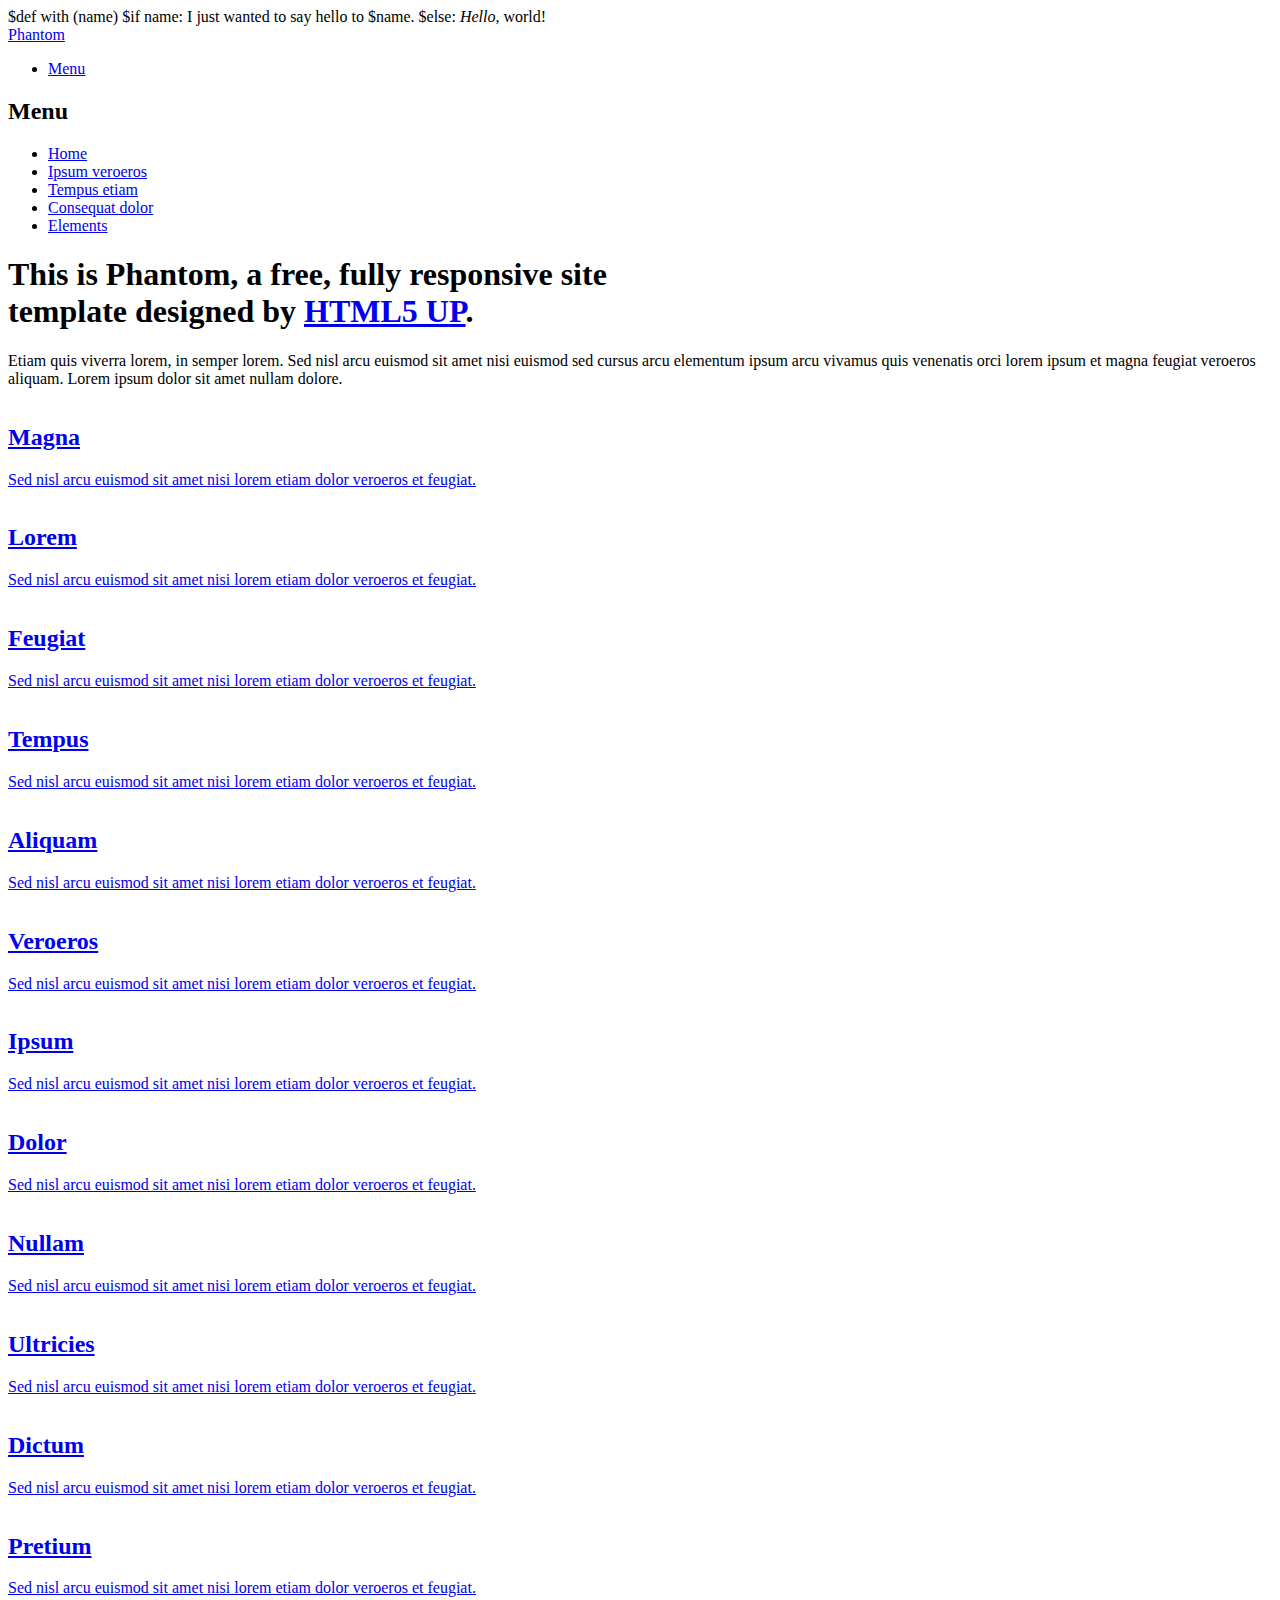
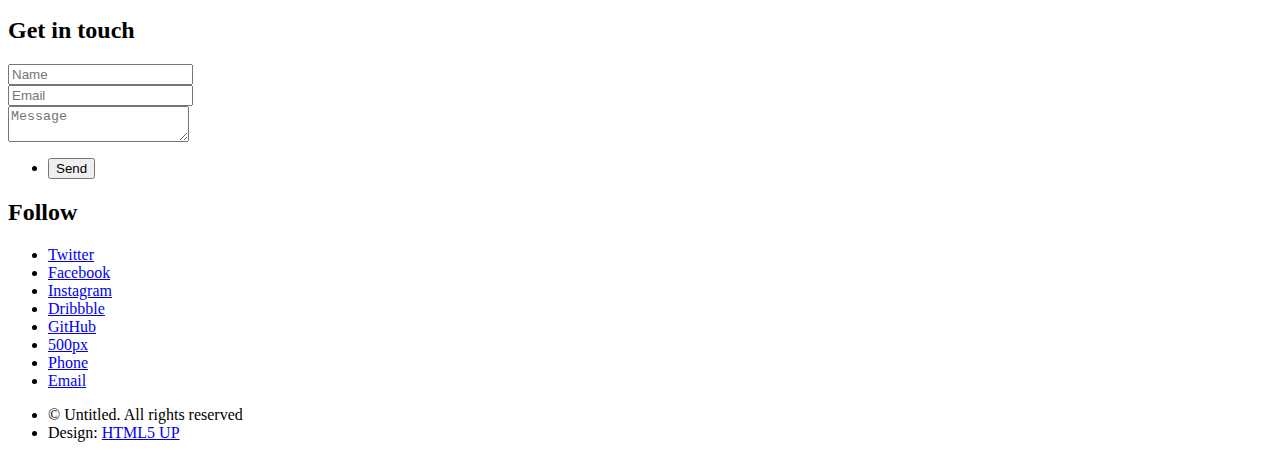
==== templates/index.html @ 14b170ab "20200304 2142" ====
$def with (name)

$if name:
    I just wanted to say hello to $name.
$else:
    <em>Hello</em>, world!

<!DOCTYPE HTML>
<!--
	Phantom by HTML5 UP
	html5up.net | @ajlkn
	Free for personal and commercial use under the CCA 3.0 license (html5up.net/license)
-->
<html>
	<head>
		<title>Phantom by HTML5 UP</title>
		<meta charset="utf-8" />
		<meta name="viewport" content="width=device-width, initial-scale=1, user-scalable=no" />
		<link rel="stylesheet" href="assets/css/main.css" />
		<noscript><link rel="stylesheet" href="assets/css/noscript.css" /></noscript>
	</head>
	<body class="is-preload">
		<!-- Wrapper -->
			<div id="wrapper">

				<!-- Header -->
					<header id="header">
						<div class="inner">

							<!-- Logo -->
								<a href="index.html" class="logo">
									<span class="symbol"><img src="images/logo.svg" alt="" /></span><span class="title">Phantom</span>
								</a>

							<!-- Nav -->
								<nav>
									<ul>
										<li><a href="#menu">Menu</a></li>
									</ul>
								</nav>

						</div>
					</header>

				<!-- Menu -->
					<nav id="menu">
						<h2>Menu</h2>
						<ul>
							<li><a href="index.html">Home</a></li>
							<li><a href="generic.html">Ipsum veroeros</a></li>
							<li><a href="generic.html">Tempus etiam</a></li>
							<li><a href="generic.html">Consequat dolor</a></li>
							<li><a href="elements.html">Elements</a></li>
						</ul>
					</nav>

				<!-- Main -->
					<div id="main">
						<div class="inner">
							<header>
								<h1>This is Phantom, a free, fully responsive site<br />
								template designed by <a href="http://html5up.net">HTML5 UP</a>.</h1>
								<p>Etiam quis viverra lorem, in semper lorem. Sed nisl arcu euismod sit amet nisi euismod sed cursus arcu elementum ipsum arcu vivamus quis venenatis orci lorem ipsum et magna feugiat veroeros aliquam. Lorem ipsum dolor sit amet nullam dolore.</p>
							</header>
							<section class="tiles">
								<article class="style1">
									<span class="image">
										<img src="images/pic01.jpg" alt="" />
									</span>
									<a href="generic.html">
										<h2>Magna</h2>
										<div class="content">
											<p>Sed nisl arcu euismod sit amet nisi lorem etiam dolor veroeros et feugiat.</p>
										</div>
									</a>
								</article>
								<article class="style2">
									<span class="image">
										<img src="images/pic02.jpg" alt="" />
									</span>
									<a href="generic.html">
										<h2>Lorem</h2>
										<div class="content">
											<p>Sed nisl arcu euismod sit amet nisi lorem etiam dolor veroeros et feugiat.</p>
										</div>
									</a>
								</article>
								<article class="style3">
									<span class="image">
										<img src="images/pic03.jpg" alt="" />
									</span>
									<a href="generic.html">
										<h2>Feugiat</h2>
										<div class="content">
											<p>Sed nisl arcu euismod sit amet nisi lorem etiam dolor veroeros et feugiat.</p>
										</div>
									</a>
								</article>
								<article class="style4">
									<span class="image">
										<img src="images/pic04.jpg" alt="" />
									</span>
									<a href="generic.html">
										<h2>Tempus</h2>
										<div class="content">
											<p>Sed nisl arcu euismod sit amet nisi lorem etiam dolor veroeros et feugiat.</p>
										</div>
									</a>
								</article>
								<article class="style5">
									<span class="image">
										<img src="images/pic05.jpg" alt="" />
									</span>
									<a href="generic.html">
										<h2>Aliquam</h2>
										<div class="content">
											<p>Sed nisl arcu euismod sit amet nisi lorem etiam dolor veroeros et feugiat.</p>
										</div>
									</a>
								</article>
								<article class="style6">
									<span class="image">
										<img src="images/pic06.jpg" alt="" />
									</span>
									<a href="generic.html">
										<h2>Veroeros</h2>
										<div class="content">
											<p>Sed nisl arcu euismod sit amet nisi lorem etiam dolor veroeros et feugiat.</p>
										</div>
									</a>
								</article>
								<article class="style2">
									<span class="image">
										<img src="images/pic07.jpg" alt="" />
									</span>
									<a href="generic.html">
										<h2>Ipsum</h2>
										<div class="content">
											<p>Sed nisl arcu euismod sit amet nisi lorem etiam dolor veroeros et feugiat.</p>
										</div>
									</a>
								</article>
								<article class="style3">
									<span class="image">
										<img src="images/pic08.jpg" alt="" />
									</span>
									<a href="generic.html">
										<h2>Dolor</h2>
										<div class="content">
											<p>Sed nisl arcu euismod sit amet nisi lorem etiam dolor veroeros et feugiat.</p>
										</div>
									</a>
								</article>
								<article class="style1">
									<span class="image">
										<img src="images/pic09.jpg" alt="" />
									</span>
									<a href="generic.html">
										<h2>Nullam</h2>
										<div class="content">
											<p>Sed nisl arcu euismod sit amet nisi lorem etiam dolor veroeros et feugiat.</p>
										</div>
									</a>
								</article>
								<article class="style5">
									<span class="image">
										<img src="images/pic10.jpg" alt="" />
									</span>
									<a href="generic.html">
										<h2>Ultricies</h2>
										<div class="content">
											<p>Sed nisl arcu euismod sit amet nisi lorem etiam dolor veroeros et feugiat.</p>
										</div>
									</a>
								</article>
								<article class="style6">
									<span class="image">
										<img src="images/pic11.jpg" alt="" />
									</span>
									<a href="generic.html">
										<h2>Dictum</h2>
										<div class="content">
											<p>Sed nisl arcu euismod sit amet nisi lorem etiam dolor veroeros et feugiat.</p>
										</div>
									</a>
								</article>
								<article class="style4">
									<span class="image">
										<img src="images/pic12.jpg" alt="" />
									</span>
									<a href="generic.html">
										<h2>Pretium</h2>
										<div class="content">
											<p>Sed nisl arcu euismod sit amet nisi lorem etiam dolor veroeros et feugiat.</p>
										</div>
									</a>
								</article>
							</section>
						</div>
					</div>

				<!-- Footer -->
					<footer id="footer">
						<div class="inner">
							<section>
								<h2>Get in touch</h2>
								<form method="post" action="#">
									<div class="fields">
										<div class="field half">
											<input type="text" name="name" id="name" placeholder="Name" />
										</div>
										<div class="field half">
											<input type="email" name="email" id="email" placeholder="Email" />
										</div>
										<div class="field">
											<textarea name="message" id="message" placeholder="Message"></textarea>
										</div>
									</div>
									<ul class="actions">
										<li><input type="submit" value="Send" class="primary" /></li>
									</ul>
								</form>
							</section>
							<section>
								<h2>Follow</h2>
								<ul class="icons">
									<li><a href="#" class="icon brands style2 fa-twitter"><span class="label">Twitter</span></a></li>
									<li><a href="#" class="icon brands style2 fa-facebook-f"><span class="label">Facebook</span></a></li>
									<li><a href="#" class="icon brands style2 fa-instagram"><span class="label">Instagram</span></a></li>
									<li><a href="#" class="icon brands style2 fa-dribbble"><span class="label">Dribbble</span></a></li>
									<li><a href="#" class="icon brands style2 fa-github"><span class="label">GitHub</span></a></li>
									<li><a href="#" class="icon brands style2 fa-500px"><span class="label">500px</span></a></li>
									<li><a href="#" class="icon solid style2 fa-phone"><span class="label">Phone</span></a></li>
									<li><a href="#" class="icon solid style2 fa-envelope"><span class="label">Email</span></a></li>
								</ul>
							</section>
							<ul class="copyright">
								<li>&copy; Untitled. All rights reserved</li><li>Design: <a href="http://html5up.net">HTML5 UP</a></li>
							</ul>
						</div>
					</footer>

			</div>

		<!-- Scripts -->
			<script src="assets/js/jquery.min.js"></script>
			<script src="assets/js/browser.min.js"></script>
			<script src="assets/js/breakpoints.min.js"></script>
			<script src="assets/js/util.js"></script>
			<script src="assets/js/main.js"></script>

	</body>
</html>
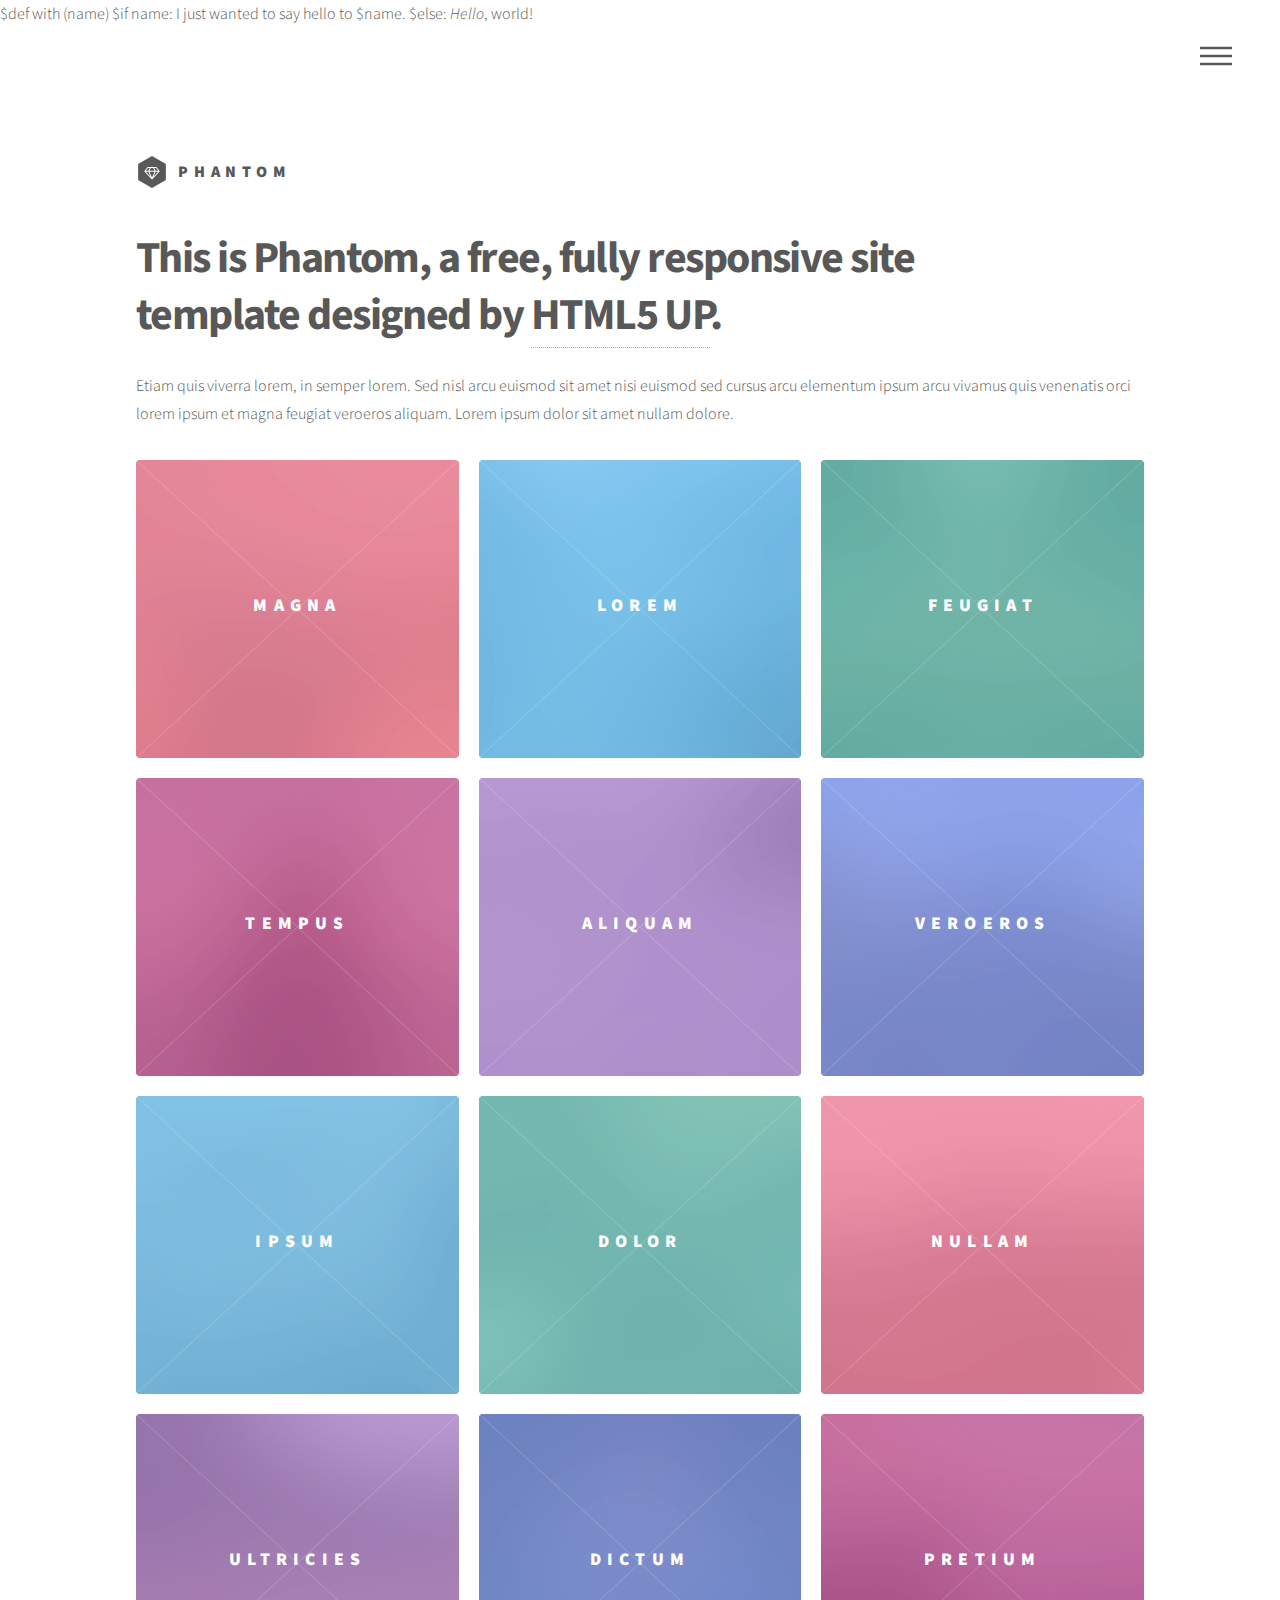
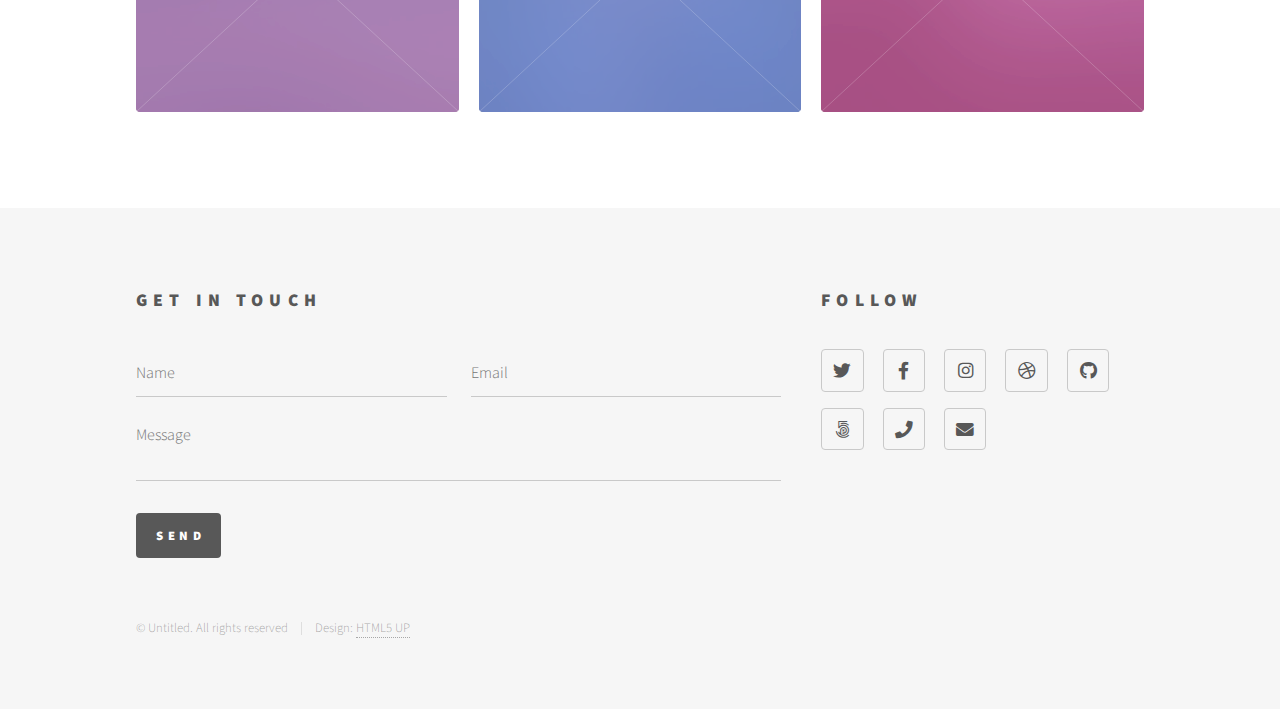
==== commit 4305146a: "20200305 1007" ====
--- a/templates/index.html
+++ b/templates/index.html
@@ -16,8 +16,8 @@
 		<title>Phantom by HTML5 UP</title>
 		<meta charset="utf-8" />
 		<meta name="viewport" content="width=device-width, initial-scale=1, user-scalable=no" />
-		<link rel="stylesheet" href="assets/css/main.css" />
-		<noscript><link rel="stylesheet" href="assets/css/noscript.css" /></noscript>
+		<link rel="stylesheet" href="/static/assets/css/main.css" />
+		<noscript><link rel="stylesheet" href="/static/assets/css/noscript.css" /></noscript>
 	</head>
 	<body class="is-preload">
 		<!-- Wrapper -->
@@ -29,7 +29,7 @@
 
 							<!-- Logo -->
 								<a href="index.html" class="logo">
-									<span class="symbol"><img src="images/logo.svg" alt="" /></span><span class="title">Phantom</span>
+									<span class="symbol"><img src="/static/images/logo.svg" alt="" /></span><span class="title">Phantom</span>
 								</a>
 
 							<!-- Nav -->
@@ -65,7 +65,7 @@
 							<section class="tiles">
 								<article class="style1">
 									<span class="image">
-										<img src="images/pic01.jpg" alt="" />
+										<img src="/static/images/pic01.jpg" alt="" />
 									</span>
 									<a href="generic.html">
 										<h2>Magna</h2>
@@ -76,7 +76,7 @@
 								</article>
 								<article class="style2">
 									<span class="image">
-										<img src="images/pic02.jpg" alt="" />
+										<img src="/static/images/pic02.jpg" alt="" />
 									</span>
 									<a href="generic.html">
 										<h2>Lorem</h2>
@@ -87,7 +87,7 @@
 								</article>
 								<article class="style3">
 									<span class="image">
-										<img src="images/pic03.jpg" alt="" />
+										<img src="/static/images/pic03.jpg" alt="" />
 									</span>
 									<a href="generic.html">
 										<h2>Feugiat</h2>
@@ -98,7 +98,7 @@
 								</article>
 								<article class="style4">
 									<span class="image">
-										<img src="images/pic04.jpg" alt="" />
+										<img src="/static/images/pic04.jpg" alt="" />
 									</span>
 									<a href="generic.html">
 										<h2>Tempus</h2>
@@ -109,7 +109,7 @@
 								</article>
 								<article class="style5">
 									<span class="image">
-										<img src="images/pic05.jpg" alt="" />
+										<img src="/static/images/pic05.jpg" alt="" />
 									</span>
 									<a href="generic.html">
 										<h2>Aliquam</h2>
@@ -120,7 +120,7 @@
 								</article>
 								<article class="style6">
 									<span class="image">
-										<img src="images/pic06.jpg" alt="" />
+										<img src="/static/images/pic06.jpg" alt="" />
 									</span>
 									<a href="generic.html">
 										<h2>Veroeros</h2>
@@ -131,7 +131,7 @@
 								</article>
 								<article class="style2">
 									<span class="image">
-										<img src="images/pic07.jpg" alt="" />
+										<img src="/static/images/pic07.jpg" alt="" />
 									</span>
 									<a href="generic.html">
 										<h2>Ipsum</h2>
@@ -142,7 +142,7 @@
 								</article>
 								<article class="style3">
 									<span class="image">
-										<img src="images/pic08.jpg" alt="" />
+										<img src="/static/images/pic08.jpg" alt="" />
 									</span>
 									<a href="generic.html">
 										<h2>Dolor</h2>
@@ -153,7 +153,7 @@
 								</article>
 								<article class="style1">
 									<span class="image">
-										<img src="images/pic09.jpg" alt="" />
+										<img src="/static/images/pic09.jpg" alt="" />
 									</span>
 									<a href="generic.html">
 										<h2>Nullam</h2>
@@ -164,7 +164,7 @@
 								</article>
 								<article class="style5">
 									<span class="image">
-										<img src="images/pic10.jpg" alt="" />
+										<img src="/static/images/pic10.jpg" alt="" />
 									</span>
 									<a href="generic.html">
 										<h2>Ultricies</h2>
@@ -175,7 +175,7 @@
 								</article>
 								<article class="style6">
 									<span class="image">
-										<img src="images/pic11.jpg" alt="" />
+										<img src="/static/images/pic11.jpg" alt="" />
 									</span>
 									<a href="generic.html">
 										<h2>Dictum</h2>
@@ -186,7 +186,7 @@
 								</article>
 								<article class="style4">
 									<span class="image">
-										<img src="images/pic12.jpg" alt="" />
+										<img src="/static/images/pic12.jpg" alt="" />
 									</span>
 									<a href="generic.html">
 										<h2>Pretium</h2>
@@ -243,11 +243,11 @@
 			</div>
 
 		<!-- Scripts -->
-			<script src="assets/js/jquery.min.js"></script>
-			<script src="assets/js/browser.min.js"></script>
-			<script src="assets/js/breakpoints.min.js"></script>
-			<script src="assets/js/util.js"></script>
-			<script src="assets/js/main.js"></script>
+			<script src="/static/assets/js/jquery.min.js"></script>
+			<script src="/static/assets/js/browser.min.js"></script>
+			<script src="/static/assets/js/breakpoints.min.js"></script>
+			<script src="/static/assets/js/util.js"></script>
+			<script src="/static/assets/js/main.js"></script>
 
 	</body>
 </html>--- a/static/assets/css/main.css
+++ b/static/assets/css/main.css
@@ -0,0 +1,3329 @@
+@import url(fontawesome-all.min.css);
+@import url("https://fonts.googleapis.com/css?family=Source+Sans+Pro:300,700,900");
+
+/*
+	Phantom by HTML5 UP
+	html5up.net | @ajlkn
+	Free for personal and commercial use under the CCA 3.0 license (html5up.net/license)
+*/
+
+html, body, div, span, applet, object,
+iframe, h1, h2, h3, h4, h5, h6, p, blockquote,
+pre, a, abbr, acronym, address, big, cite,
+code, del, dfn, em, img, ins, kbd, q, s, samp,
+small, strike, strong, sub, sup, tt, var, b,
+u, i, center, dl, dt, dd, ol, ul, li, fieldset,
+form, label, legend, table, caption, tbody,
+tfoot, thead, tr, th, td, article, aside,
+canvas, details, embed, figure, figcaption,
+footer, header, hgroup, menu, nav, output, ruby,
+section, summary, time, mark, audio, video {
+	margin: 0;
+	padding: 0;
+	border: 0;
+	font-size: 100%;
+	font: inherit;
+	vertical-align: baseline;}
+
+article, aside, details, figcaption, figure,
+footer, header, hgroup, menu, nav, section {
+	display: block;}
+
+body {
+	line-height: 1;
+}
+
+ol, ul {
+	list-style: none;
+}
+
+blockquote, q {
+	quotes: none;
+}
+
+	blockquote:before, blockquote:after, q:before, q:after {
+		content: '';
+		content: none;
+	}
+
+table {
+	border-collapse: collapse;
+	border-spacing: 0;
+}
+
+body {
+	-webkit-text-size-adjust: none;
+}
+
+mark {
+	background-color: transparent;
+	color: inherit;
+}
+
+input::-moz-focus-inner {
+	border: 0;
+	padding: 0;
+}
+
+input, select, textarea {
+	-moz-appearance: none;
+	-webkit-appearance: none;
+	-ms-appearance: none;
+	appearance: none;
+}
+
+/* Basic */
+
+	@-ms-viewport {
+		width: device-width;
+	}
+
+	body {
+		-ms-overflow-style: scrollbar;
+	}
+
+	@media screen and (max-width: 480px) {
+
+		html, body {
+			min-width: 320px;
+		}
+
+	}
+
+	html {
+		box-sizing: border-box;
+	}
+
+	*, *:before, *:after {
+		box-sizing: inherit;
+	}
+
+	body {
+		background: #ffffff;
+	}
+
+		body.is-preload *, body.is-preload *:before, body.is-preload *:after {
+			-moz-animation: none !important;
+			-webkit-animation: none !important;
+			-ms-animation: none !important;
+			animation: none !important;
+			-moz-transition: none !important;
+			-webkit-transition: none !important;
+			-ms-transition: none !important;
+			transition: none !important;
+		}
+
+/* Type */
+
+	body, input, select, textarea {
+		color: #585858;
+		font-family: "Source Sans Pro", Helvetica, sans-serif;
+		font-size: 16pt;
+		font-weight: 300;
+		line-height: 1.75;
+	}
+
+		@media screen and (max-width: 1680px) {
+
+			body, input, select, textarea {
+				font-size: 14pt;
+			}
+
+		}
+
+		@media screen and (max-width: 1280px) {
+
+			body, input, select, textarea {
+				font-size: 12pt;
+			}
+
+		}
+
+	a {
+		-moz-transition: border-bottom-color 0.2s ease, color 0.2s ease;
+		-webkit-transition: border-bottom-color 0.2s ease, color 0.2s ease;
+		-ms-transition: border-bottom-color 0.2s ease, color 0.2s ease;
+		transition: border-bottom-color 0.2s ease, color 0.2s ease;
+		text-decoration: none;
+		color: #585858;
+		border-bottom: dotted 1px rgba(88, 88, 88, 0.5);
+	}
+
+		a:hover {
+			border-bottom-color: transparent;
+			color: #f2849e !important;
+		}
+
+	strong, b {
+		font-weight: 900;
+	}
+
+	em, i {
+		font-style: italic;
+	}
+
+	p {
+		margin: 0 0 2em 0;
+	}
+
+	h1 {
+		font-size: 2.75em;
+		font-weight: 700;
+		line-height: 1.3;
+		margin: 0 0 1em 0;
+		letter-spacing: -0.035em;
+	}
+
+		h1 a {
+			color: inherit;
+		}
+
+		@media screen and (max-width: 736px) {
+
+			h1 {
+				font-size: 2em;
+				margin: 0 0 1em 0;
+			}
+
+		}
+
+		@media screen and (max-width: 360px) {
+
+			h1 {
+				font-size: 1.75em;
+			}
+
+		}
+
+	h2, h3, h4, h5, h6 {
+		font-weight: 900;
+		line-height: 1.5;
+		margin: 0 0 2em 0;
+		text-transform: uppercase;
+		letter-spacing: 0.35em;
+	}
+
+		h2 a, h3 a, h4 a, h5 a, h6 a {
+			color: inherit;
+		}
+
+	h2 {
+		font-size: 1.1em;
+	}
+
+	h3 {
+		font-size: 1em;
+	}
+
+	h4 {
+		font-size: 0.8em;
+	}
+
+	h5 {
+		font-size: 0.8em;
+	}
+
+	h6 {
+		font-size: 0.8em;
+	}
+
+	@media screen and (max-width: 980px) {
+
+		h1 br, h2 br, h3 br, h4 br, h5 br, h6 br {
+			display: none;
+		}
+
+	}
+
+	@media screen and (max-width: 736px) {
+
+		h2 {
+			font-size: 1em;
+		}
+
+		h3 {
+			font-size: 0.8em;
+		}
+
+	}
+
+	sub {
+		font-size: 0.8em;
+		position: relative;
+		top: 0.5em;
+	}
+
+	sup {
+		font-size: 0.8em;
+		position: relative;
+		top: -0.5em;
+	}
+
+	blockquote {
+		border-left: solid 4px #c9c9c9;
+		font-style: italic;
+		margin: 0 0 2em 0;
+		padding: 0.5em 0 0.5em 2em;
+	}
+
+	code {
+		background: rgba(144, 144, 144, 0.075);
+		border-radius: 4px;
+		border: solid 1px #c9c9c9;
+		font-family: "Courier New", monospace;
+		font-size: 0.9em;
+		margin: 0 0.25em;
+		padding: 0.25em 0.65em;
+	}
+
+	pre {
+		-webkit-overflow-scrolling: touch;
+		font-family: "Courier New", monospace;
+		font-size: 0.9em;
+		margin: 0 0 2em 0;
+	}
+
+		pre code {
+			display: block;
+			line-height: 1.75;
+			padding: 1em 1.5em;
+			overflow-x: auto;
+		}
+
+	hr {
+		border: 0;
+		border-bottom: solid 1px #c9c9c9;
+		margin: 2em 0;
+	}
+
+		hr.major {
+			margin: 3em 0;
+		}
+
+	.align-left {
+		text-align: left;
+	}
+
+	.align-center {
+		text-align: center;
+	}
+
+	.align-right {
+		text-align: right;
+	}
+
+/* Row */
+
+	.row {
+		display: flex;
+		flex-wrap: wrap;
+		box-sizing: border-box;
+		align-items: stretch;
+	}
+
+		.row > * {
+			box-sizing: border-box;
+		}
+
+		.row.gtr-uniform > * > :last-child {
+			margin-bottom: 0;
+		}
+
+		.row.aln-left {
+			justify-content: flex-start;
+		}
+
+		.row.aln-center {
+			justify-content: center;
+		}
+
+		.row.aln-right {
+			justify-content: flex-end;
+		}
+
+		.row.aln-top {
+			align-items: flex-start;
+		}
+
+		.row.aln-middle {
+			align-items: center;
+		}
+
+		.row.aln-bottom {
+			align-items: flex-end;
+		}
+
+		.row > .imp {
+			order: -1;
+		}
+
+		.row > .col-1 {
+			width: 8.33333%;
+		}
+
+		.row > .off-1 {
+			margin-left: 8.33333%;
+		}
+
+		.row > .col-2 {
+			width: 16.66667%;
+		}
+
+		.row > .off-2 {
+			margin-left: 16.66667%;
+		}
+
+		.row > .col-3 {
+			width: 25%;
+		}
+
+		.row > .off-3 {
+			margin-left: 25%;
+		}
+
+		.row > .col-4 {
+			width: 33.33333%;
+		}
+
+		.row > .off-4 {
+			margin-left: 33.33333%;
+		}
+
+		.row > .col-5 {
+			width: 41.66667%;
+		}
+
+		.row > .off-5 {
+			margin-left: 41.66667%;
+		}
+
+		.row > .col-6 {
+			width: 50%;
+		}
+
+		.row > .off-6 {
+			margin-left: 50%;
+		}
+
+		.row > .col-7 {
+			width: 58.33333%;
+		}
+
+		.row > .off-7 {
+			margin-left: 58.33333%;
+		}
+
+		.row > .col-8 {
+			width: 66.66667%;
+		}
+
+		.row > .off-8 {
+			margin-left: 66.66667%;
+		}
+
+		.row > .col-9 {
+			width: 75%;
+		}
+
+		.row > .off-9 {
+			margin-left: 75%;
+		}
+
+		.row > .col-10 {
+			width: 83.33333%;
+		}
+
+		.row > .off-10 {
+			margin-left: 83.33333%;
+		}
+
+		.row > .col-11 {
+			width: 91.66667%;
+		}
+
+		.row > .off-11 {
+			margin-left: 91.66667%;
+		}
+
+		.row > .col-12 {
+			width: 100%;
+		}
+
+		.row > .off-12 {
+			margin-left: 100%;
+		}
+
+		.row.gtr-0 {
+			margin-top: 0;
+			margin-left: 0em;
+		}
+
+			.row.gtr-0 > * {
+				padding: 0 0 0 0em;
+			}
+
+			.row.gtr-0.gtr-uniform {
+				margin-top: 0em;
+			}
+
+				.row.gtr-0.gtr-uniform > * {
+					padding-top: 0em;
+				}
+
+		.row.gtr-25 {
+			margin-top: 0;
+			margin-left: -0.5em;
+		}
+
+			.row.gtr-25 > * {
+				padding: 0 0 0 0.5em;
+			}
+
+			.row.gtr-25.gtr-uniform {
+				margin-top: -0.5em;
+			}
+
+				.row.gtr-25.gtr-uniform > * {
+					padding-top: 0.5em;
+				}
+
+		.row.gtr-50 {
+			margin-top: 0;
+			margin-left: -1em;
+		}
+
+			.row.gtr-50 > * {
+				padding: 0 0 0 1em;
+			}
+
+			.row.gtr-50.gtr-uniform {
+				margin-top: -1em;
+			}
+
+				.row.gtr-50.gtr-uniform > * {
+					padding-top: 1em;
+				}
+
+		.row {
+			margin-top: 0;
+			margin-left: -2em;
+		}
+
+			.row > * {
+				padding: 0 0 0 2em;
+			}
+
+			.row.gtr-uniform {
+				margin-top: -2em;
+			}
+
+				.row.gtr-uniform > * {
+					padding-top: 2em;
+				}
+
+		.row.gtr-150 {
+			margin-top: 0;
+			margin-left: -3em;
+		}
+
+			.row.gtr-150 > * {
+				padding: 0 0 0 3em;
+			}
+
+			.row.gtr-150.gtr-uniform {
+				margin-top: -3em;
+			}
+
+				.row.gtr-150.gtr-uniform > * {
+					padding-top: 3em;
+				}
+
+		.row.gtr-200 {
+			margin-top: 0;
+			margin-left: -4em;
+		}
+
+			.row.gtr-200 > * {
+				padding: 0 0 0 4em;
+			}
+
+			.row.gtr-200.gtr-uniform {
+				margin-top: -4em;
+			}
+
+				.row.gtr-200.gtr-uniform > * {
+					padding-top: 4em;
+				}
+
+		@media screen and (max-width: 1680px) {
+
+			.row {
+				display: flex;
+				flex-wrap: wrap;
+				box-sizing: border-box;
+				align-items: stretch;
+			}
+
+				.row > * {
+					box-sizing: border-box;
+				}
+
+				.row.gtr-uniform > * > :last-child {
+					margin-bottom: 0;
+				}
+
+				.row.aln-left {
+					justify-content: flex-start;
+				}
+
+				.row.aln-center {
+					justify-content: center;
+				}
+
+				.row.aln-right {
+					justify-content: flex-end;
+				}
+
+				.row.aln-top {
+					align-items: flex-start;
+				}
+
+				.row.aln-middle {
+					align-items: center;
+				}
+
+				.row.aln-bottom {
+					align-items: flex-end;
+				}
+
+				.row > .imp-xlarge {
+					order: -1;
+				}
+
+				.row > .col-1-xlarge {
+					width: 8.33333%;
+				}
+
+				.row > .off-1-xlarge {
+					margin-left: 8.33333%;
+				}
+
+				.row > .col-2-xlarge {
+					width: 16.66667%;
+				}
+
+				.row > .off-2-xlarge {
+					margin-left: 16.66667%;
+				}
+
+				.row > .col-3-xlarge {
+					width: 25%;
+				}
+
+				.row > .off-3-xlarge {
+					margin-left: 25%;
+				}
+
+				.row > .col-4-xlarge {
+					width: 33.33333%;
+				}
+
+				.row > .off-4-xlarge {
+					margin-left: 33.33333%;
+				}
+
+				.row > .col-5-xlarge {
+					width: 41.66667%;
+				}
+
+				.row > .off-5-xlarge {
+					margin-left: 41.66667%;
+				}
+
+				.row > .col-6-xlarge {
+					width: 50%;
+				}
+
+				.row > .off-6-xlarge {
+					margin-left: 50%;
+				}
+
+				.row > .col-7-xlarge {
+					width: 58.33333%;
+				}
+
+				.row > .off-7-xlarge {
+					margin-left: 58.33333%;
+				}
+
+				.row > .col-8-xlarge {
+					width: 66.66667%;
+				}
+
+				.row > .off-8-xlarge {
+					margin-left: 66.66667%;
+				}
+
+				.row > .col-9-xlarge {
+					width: 75%;
+				}
+
+				.row > .off-9-xlarge {
+					margin-left: 75%;
+				}
+
+				.row > .col-10-xlarge {
+					width: 83.33333%;
+				}
+
+				.row > .off-10-xlarge {
+					margin-left: 83.33333%;
+				}
+
+				.row > .col-11-xlarge {
+					width: 91.66667%;
+				}
+
+				.row > .off-11-xlarge {
+					margin-left: 91.66667%;
+				}
+
+				.row > .col-12-xlarge {
+					width: 100%;
+				}
+
+				.row > .off-12-xlarge {
+					margin-left: 100%;
+				}
+
+				.row.gtr-0 {
+					margin-top: 0;
+					margin-left: 0em;
+				}
+
+					.row.gtr-0 > * {
+						padding: 0 0 0 0em;
+					}
+
+					.row.gtr-0.gtr-uniform {
+						margin-top: 0em;
+					}
+
+						.row.gtr-0.gtr-uniform > * {
+							padding-top: 0em;
+						}
+
+				.row.gtr-25 {
+					margin-top: 0;
+					margin-left: -0.5em;
+				}
+
+					.row.gtr-25 > * {
+						padding: 0 0 0 0.5em;
+					}
+
+					.row.gtr-25.gtr-uniform {
+						margin-top: -0.5em;
+					}
+
+						.row.gtr-25.gtr-uniform > * {
+							padding-top: 0.5em;
+						}
+
+				.row.gtr-50 {
+					margin-top: 0;
+					margin-left: -1em;
+				}
+
+					.row.gtr-50 > * {
+						padding: 0 0 0 1em;
+					}
+
+					.row.gtr-50.gtr-uniform {
+						margin-top: -1em;
+					}
+
+						.row.gtr-50.gtr-uniform > * {
+							padding-top: 1em;
+						}
+
+				.row {
+					margin-top: 0;
+					margin-left: -2em;
+				}
+
+					.row > * {
+						padding: 0 0 0 2em;
+					}
+
+					.row.gtr-uniform {
+						margin-top: -2em;
+					}
+
+						.row.gtr-uniform > * {
+							padding-top: 2em;
+						}
+
+				.row.gtr-150 {
+					margin-top: 0;
+					margin-left: -3em;
+				}
+
+					.row.gtr-150 > * {
+						padding: 0 0 0 3em;
+					}
+
+					.row.gtr-150.gtr-uniform {
+						margin-top: -3em;
+					}
+
+						.row.gtr-150.gtr-uniform > * {
+							padding-top: 3em;
+						}
+
+				.row.gtr-200 {
+					margin-top: 0;
+					margin-left: -4em;
+				}
+
+					.row.gtr-200 > * {
+						padding: 0 0 0 4em;
+					}
+
+					.row.gtr-200.gtr-uniform {
+						margin-top: -4em;
+					}
+
+						.row.gtr-200.gtr-uniform > * {
+							padding-top: 4em;
+						}
+
+		}
+
+		@media screen and (max-width: 1280px) {
+
+			.row {
+				display: flex;
+				flex-wrap: wrap;
+				box-sizing: border-box;
+				align-items: stretch;
+			}
+
+				.row > * {
+					box-sizing: border-box;
+				}
+
+				.row.gtr-uniform > * > :last-child {
+					margin-bottom: 0;
+				}
+
+				.row.aln-left {
+					justify-content: flex-start;
+				}
+
+				.row.aln-center {
+					justify-content: center;
+				}
+
+				.row.aln-right {
+					justify-content: flex-end;
+				}
+
+				.row.aln-top {
+					align-items: flex-start;
+				}
+
+				.row.aln-middle {
+					align-items: center;
+				}
+
+				.row.aln-bottom {
+					align-items: flex-end;
+				}
+
+				.row > .imp-large {
+					order: -1;
+				}
+
+				.row > .col-1-large {
+					width: 8.33333%;
+				}
+
+				.row > .off-1-large {
+					margin-left: 8.33333%;
+				}
+
+				.row > .col-2-large {
+					width: 16.66667%;
+				}
+
+				.row > .off-2-large {
+					margin-left: 16.66667%;
+				}
+
+				.row > .col-3-large {
+					width: 25%;
+				}
+
+				.row > .off-3-large {
+					margin-left: 25%;
+				}
+
+				.row > .col-4-large {
+					width: 33.33333%;
+				}
+
+				.row > .off-4-large {
+					margin-left: 33.33333%;
+				}
+
+				.row > .col-5-large {
+					width: 41.66667%;
+				}
+
+				.row > .off-5-large {
+					margin-left: 41.66667%;
+				}
+
+				.row > .col-6-large {
+					width: 50%;
+				}
+
+				.row > .off-6-large {
+					margin-left: 50%;
+				}
+
+				.row > .col-7-large {
+					width: 58.33333%;
+				}
+
+				.row > .off-7-large {
+					margin-left: 58.33333%;
+				}
+
+				.row > .col-8-large {
+					width: 66.66667%;
+				}
+
+				.row > .off-8-large {
+					margin-left: 66.66667%;
+				}
+
+				.row > .col-9-large {
+					width: 75%;
+				}
+
+				.row > .off-9-large {
+					margin-left: 75%;
+				}
+
+				.row > .col-10-large {
+					width: 83.33333%;
+				}
+
+				.row > .off-10-large {
+					margin-left: 83.33333%;
+				}
+
+				.row > .col-11-large {
+					width: 91.66667%;
+				}
+
+				.row > .off-11-large {
+					margin-left: 91.66667%;
+				}
+
+				.row > .col-12-large {
+					width: 100%;
+				}
+
+				.row > .off-12-large {
+					margin-left: 100%;
+				}
+
+				.row.gtr-0 {
+					margin-top: 0;
+					margin-left: 0em;
+				}
+
+					.row.gtr-0 > * {
+						padding: 0 0 0 0em;
+					}
+
+					.row.gtr-0.gtr-uniform {
+						margin-top: 0em;
+					}
+
+						.row.gtr-0.gtr-uniform > * {
+							padding-top: 0em;
+						}
+
+				.row.gtr-25 {
+					margin-top: 0;
+					margin-left: -0.5em;
+				}
+
+					.row.gtr-25 > * {
+						padding: 0 0 0 0.5em;
+					}
+
+					.row.gtr-25.gtr-uniform {
+						margin-top: -0.5em;
+					}
+
+						.row.gtr-25.gtr-uniform > * {
+							padding-top: 0.5em;
+						}
+
+				.row.gtr-50 {
+					margin-top: 0;
+					margin-left: -1em;
+				}
+
+					.row.gtr-50 > * {
+						padding: 0 0 0 1em;
+					}
+
+					.row.gtr-50.gtr-uniform {
+						margin-top: -1em;
+					}
+
+						.row.gtr-50.gtr-uniform > * {
+							padding-top: 1em;
+						}
+
+				.row {
+					margin-top: 0;
+					margin-left: -2em;
+				}
+
+					.row > * {
+						padding: 0 0 0 2em;
+					}
+
+					.row.gtr-uniform {
+						margin-top: -2em;
+					}
+
+						.row.gtr-uniform > * {
+							padding-top: 2em;
+						}
+
+				.row.gtr-150 {
+					margin-top: 0;
+					margin-left: -3em;
+				}
+
+					.row.gtr-150 > * {
+						padding: 0 0 0 3em;
+					}
+
+					.row.gtr-150.gtr-uniform {
+						margin-top: -3em;
+					}
+
+						.row.gtr-150.gtr-uniform > * {
+							padding-top: 3em;
+						}
+
+				.row.gtr-200 {
+					margin-top: 0;
+					margin-left: -4em;
+				}
+
+					.row.gtr-200 > * {
+						padding: 0 0 0 4em;
+					}
+
+					.row.gtr-200.gtr-uniform {
+						margin-top: -4em;
+					}
+
+						.row.gtr-200.gtr-uniform > * {
+							padding-top: 4em;
+						}
+
+		}
+
+		@media screen and (max-width: 980px) {
+
+			.row {
+				display: flex;
+				flex-wrap: wrap;
+				box-sizing: border-box;
+				align-items: stretch;
+			}
+
+				.row > * {
+					box-sizing: border-box;
+				}
+
+				.row.gtr-uniform > * > :last-child {
+					margin-bottom: 0;
+				}
+
+				.row.aln-left {
+					justify-content: flex-start;
+				}
+
+				.row.aln-center {
+					justify-content: center;
+				}
+
+				.row.aln-right {
+					justify-content: flex-end;
+				}
+
+				.row.aln-top {
+					align-items: flex-start;
+				}
+
+				.row.aln-middle {
+					align-items: center;
+				}
+
+				.row.aln-bottom {
+					align-items: flex-end;
+				}
+
+				.row > .imp-medium {
+					order: -1;
+				}
+
+				.row > .col-1-medium {
+					width: 8.33333%;
+				}
+
+				.row > .off-1-medium {
+					margin-left: 8.33333%;
+				}
+
+				.row > .col-2-medium {
+					width: 16.66667%;
+				}
+
+				.row > .off-2-medium {
+					margin-left: 16.66667%;
+				}
+
+				.row > .col-3-medium {
+					width: 25%;
+				}
+
+				.row > .off-3-medium {
+					margin-left: 25%;
+				}
+
+				.row > .col-4-medium {
+					width: 33.33333%;
+				}
+
+				.row > .off-4-medium {
+					margin-left: 33.33333%;
+				}
+
+				.row > .col-5-medium {
+					width: 41.66667%;
+				}
+
+				.row > .off-5-medium {
+					margin-left: 41.66667%;
+				}
+
+				.row > .col-6-medium {
+					width: 50%;
+				}
+
+				.row > .off-6-medium {
+					margin-left: 50%;
+				}
+
+				.row > .col-7-medium {
+					width: 58.33333%;
+				}
+
+				.row > .off-7-medium {
+					margin-left: 58.33333%;
+				}
+
+				.row > .col-8-medium {
+					width: 66.66667%;
+				}
+
+				.row > .off-8-medium {
+					margin-left: 66.66667%;
+				}
+
+				.row > .col-9-medium {
+					width: 75%;
+				}
+
+				.row > .off-9-medium {
+					margin-left: 75%;
+				}
+
+				.row > .col-10-medium {
+					width: 83.33333%;
+				}
+
+				.row > .off-10-medium {
+					margin-left: 83.33333%;
+				}
+
+				.row > .col-11-medium {
+					width: 91.66667%;
+				}
+
+				.row > .off-11-medium {
+					margin-left: 91.66667%;
+				}
+
+				.row > .col-12-medium {
+					width: 100%;
+				}
+
+				.row > .off-12-medium {
+					margin-left: 100%;
+				}
+
+				.row.gtr-0 {
+					margin-top: 0;
+					margin-left: 0em;
+				}
+
+					.row.gtr-0 > * {
+						padding: 0 0 0 0em;
+					}
+
+					.row.gtr-0.gtr-uniform {
+						margin-top: 0em;
+					}
+
+						.row.gtr-0.gtr-uniform > * {
+							padding-top: 0em;
+						}
+
+				.row.gtr-25 {
+					margin-top: 0;
+					margin-left: -0.375em;
+				}
+
+					.row.gtr-25 > * {
+						padding: 0 0 0 0.375em;
+					}
+
+					.row.gtr-25.gtr-uniform {
+						margin-top: -0.375em;
+					}
+
+						.row.gtr-25.gtr-uniform > * {
+							padding-top: 0.375em;
+						}
+
+				.row.gtr-50 {
+					margin-top: 0;
+					margin-left: -0.75em;
+				}
+
+					.row.gtr-50 > * {
+						padding: 0 0 0 0.75em;
+					}
+
+					.row.gtr-50.gtr-uniform {
+						margin-top: -0.75em;
+					}
+
+						.row.gtr-50.gtr-uniform > * {
+							padding-top: 0.75em;
+						}
+
+				.row {
+					margin-top: 0;
+					margin-left: -1.5em;
+				}
+
+					.row > * {
+						padding: 0 0 0 1.5em;
+					}
+
+					.row.gtr-uniform {
+						margin-top: -1.5em;
+					}
+
+						.row.gtr-uniform > * {
+							padding-top: 1.5em;
+						}
+
+				.row.gtr-150 {
+					margin-top: 0;
+					margin-left: -2.25em;
+				}
+
+					.row.gtr-150 > * {
+						padding: 0 0 0 2.25em;
+					}
+
+					.row.gtr-150.gtr-uniform {
+						margin-top: -2.25em;
+					}
+
+						.row.gtr-150.gtr-uniform > * {
+							padding-top: 2.25em;
+						}
+
+				.row.gtr-200 {
+					margin-top: 0;
+					margin-left: -3em;
+				}
+
+					.row.gtr-200 > * {
+						padding: 0 0 0 3em;
+					}
+
+					.row.gtr-200.gtr-uniform {
+						margin-top: -3em;
+					}
+
+						.row.gtr-200.gtr-uniform > * {
+							padding-top: 3em;
+						}
+
+		}
+
+		@media screen and (max-width: 736px) {
+
+			.row {
+				display: flex;
+				flex-wrap: wrap;
+				box-sizing: border-box;
+				align-items: stretch;
+			}
+
+				.row > * {
+					box-sizing: border-box;
+				}
+
+				.row.gtr-uniform > * > :last-child {
+					margin-bottom: 0;
+				}
+
+				.row.aln-left {
+					justify-content: flex-start;
+				}
+
+				.row.aln-center {
+					justify-content: center;
+				}
+
+				.row.aln-right {
+					justify-content: flex-end;
+				}
+
+				.row.aln-top {
+					align-items: flex-start;
+				}
+
+				.row.aln-middle {
+					align-items: center;
+				}
+
+				.row.aln-bottom {
+					align-items: flex-end;
+				}
+
+				.row > .imp-small {
+					order: -1;
+				}
+
+				.row > .col-1-small {
+					width: 8.33333%;
+				}
+
+				.row > .off-1-small {
+					margin-left: 8.33333%;
+				}
+
+				.row > .col-2-small {
+					width: 16.66667%;
+				}
+
+				.row > .off-2-small {
+					margin-left: 16.66667%;
+				}
+
+				.row > .col-3-small {
+					width: 25%;
+				}
+
+				.row > .off-3-small {
+					margin-left: 25%;
+				}
+
+				.row > .col-4-small {
+					width: 33.33333%;
+				}
+
+				.row > .off-4-small {
+					margin-left: 33.33333%;
+				}
+
+				.row > .col-5-small {
+					width: 41.66667%;
+				}
+
+				.row > .off-5-small {
+					margin-left: 41.66667%;
+				}
+
+				.row > .col-6-small {
+					width: 50%;
+				}
+
+				.row > .off-6-small {
+					margin-left: 50%;
+				}
+
+				.row > .col-7-small {
+					width: 58.33333%;
+				}
+
+				.row > .off-7-small {
+					margin-left: 58.33333%;
+				}
+
+				.row > .col-8-small {
+					width: 66.66667%;
+				}
+
+				.row > .off-8-small {
+					margin-left: 66.66667%;
+				}
+
+				.row > .col-9-small {
+					width: 75%;
+				}
+
+				.row > .off-9-small {
+					margin-left: 75%;
+				}
+
+				.row > .col-10-small {
+					width: 83.33333%;
+				}
+
+				.row > .off-10-small {
+					margin-left: 83.33333%;
+				}
+
+				.row > .col-11-small {
+					width: 91.66667%;
+				}
+
+				.row > .off-11-small {
+					margin-left: 91.66667%;
+				}
+
+				.row > .col-12-small {
+					width: 100%;
+				}
+
+				.row > .off-12-small {
+					margin-left: 100%;
+				}
+
+				.row.gtr-0 {
+					margin-top: 0;
+					margin-left: 0em;
+				}
+
+					.row.gtr-0 > * {
+						padding: 0 0 0 0em;
+					}
+
+					.row.gtr-0.gtr-uniform {
+						margin-top: 0em;
+					}
+
+						.row.gtr-0.gtr-uniform > * {
+							padding-top: 0em;
+						}
+
+				.row.gtr-25 {
+					margin-top: 0;
+					margin-left: -0.25em;
+				}
+
+					.row.gtr-25 > * {
+						padding: 0 0 0 0.25em;
+					}
+
+					.row.gtr-25.gtr-uniform {
+						margin-top: -0.25em;
+					}
+
+						.row.gtr-25.gtr-uniform > * {
+							padding-top: 0.25em;
+						}
+
+				.row.gtr-50 {
+					margin-top: 0;
+					margin-left: -0.5em;
+				}
+
+					.row.gtr-50 > * {
+						padding: 0 0 0 0.5em;
+					}
+
+					.row.gtr-50.gtr-uniform {
+						margin-top: -0.5em;
+					}
+
+						.row.gtr-50.gtr-uniform > * {
+							padding-top: 0.5em;
+						}
+
+				.row {
+					margin-top: 0;
+					margin-left: -1em;
+				}
+
+					.row > * {
+						padding: 0 0 0 1em;
+					}
+
+					.row.gtr-uniform {
+						margin-top: -1em;
+					}
+
+						.row.gtr-uniform > * {
+							padding-top: 1em;
+						}
+
+				.row.gtr-150 {
+					margin-top: 0;
+					margin-left: -1.5em;
+				}
+
+					.row.gtr-150 > * {
+						padding: 0 0 0 1.5em;
+					}
+
+					.row.gtr-150.gtr-uniform {
+						margin-top: -1.5em;
+					}
+
+						.row.gtr-150.gtr-uniform > * {
+							padding-top: 1.5em;
+						}
+
+				.row.gtr-200 {
+					margin-top: 0;
+					margin-left: -2em;
+				}
+
+					.row.gtr-200 > * {
+						padding: 0 0 0 2em;
+					}
+
+					.row.gtr-200.gtr-uniform {
+						margin-top: -2em;
+					}
+
+						.row.gtr-200.gtr-uniform > * {
+							padding-top: 2em;
+						}
+
+		}
+
+		@media screen and (max-width: 480px) {
+
+			.row {
+				display: flex;
+				flex-wrap: wrap;
+				box-sizing: border-box;
+				align-items: stretch;
+			}
+
+				.row > * {
+					box-sizing: border-box;
+				}
+
+				.row.gtr-uniform > * > :last-child {
+					margin-bottom: 0;
+				}
+
+				.row.aln-left {
+					justify-content: flex-start;
+				}
+
+				.row.aln-center {
+					justify-content: center;
+				}
+
+				.row.aln-right {
+					justify-content: flex-end;
+				}
+
+				.row.aln-top {
+					align-items: flex-start;
+				}
+
+				.row.aln-middle {
+					align-items: center;
+				}
+
+				.row.aln-bottom {
+					align-items: flex-end;
+				}
+
+				.row > .imp-xsmall {
+					order: -1;
+				}
+
+				.row > .col-1-xsmall {
+					width: 8.33333%;
+				}
+
+				.row > .off-1-xsmall {
+					margin-left: 8.33333%;
+				}
+
+				.row > .col-2-xsmall {
+					width: 16.66667%;
+				}
+
+				.row > .off-2-xsmall {
+					margin-left: 16.66667%;
+				}
+
+				.row > .col-3-xsmall {
+					width: 25%;
+				}
+
+				.row > .off-3-xsmall {
+					margin-left: 25%;
+				}
+
+				.row > .col-4-xsmall {
+					width: 33.33333%;
+				}
+
+				.row > .off-4-xsmall {
+					margin-left: 33.33333%;
+				}
+
+				.row > .col-5-xsmall {
+					width: 41.66667%;
+				}
+
+				.row > .off-5-xsmall {
+					margin-left: 41.66667%;
+				}
+
+				.row > .col-6-xsmall {
+					width: 50%;
+				}
+
+				.row > .off-6-xsmall {
+					margin-left: 50%;
+				}
+
+				.row > .col-7-xsmall {
+					width: 58.33333%;
+				}
+
+				.row > .off-7-xsmall {
+					margin-left: 58.33333%;
+				}
+
+				.row > .col-8-xsmall {
+					width: 66.66667%;
+				}
+
+				.row > .off-8-xsmall {
+					margin-left: 66.66667%;
+				}
+
+				.row > .col-9-xsmall {
+					width: 75%;
+				}
+
+				.row > .off-9-xsmall {
+					margin-left: 75%;
+				}
+
+				.row > .col-10-xsmall {
+					width: 83.33333%;
+				}
+
+				.row > .off-10-xsmall {
+					margin-left: 83.33333%;
+				}
+
+				.row > .col-11-xsmall {
+					width: 91.66667%;
+				}
+
+				.row > .off-11-xsmall {
+					margin-left: 91.66667%;
+				}
+
+				.row > .col-12-xsmall {
+					width: 100%;
+				}
+
+				.row > .off-12-xsmall {
+					margin-left: 100%;
+				}
+
+				.row.gtr-0 {
+					margin-top: 0;
+					margin-left: 0em;
+				}
+
+					.row.gtr-0 > * {
+						padding: 0 0 0 0em;
+					}
+
+					.row.gtr-0.gtr-uniform {
+						margin-top: 0em;
+					}
+
+						.row.gtr-0.gtr-uniform > * {
+							padding-top: 0em;
+						}
+
+				.row.gtr-25 {
+					margin-top: 0;
+					margin-left: -0.25em;
+				}
+
+					.row.gtr-25 > * {
+						padding: 0 0 0 0.25em;
+					}
+
+					.row.gtr-25.gtr-uniform {
+						margin-top: -0.25em;
+					}
+
+						.row.gtr-25.gtr-uniform > * {
+							padding-top: 0.25em;
+						}
+
+				.row.gtr-50 {
+					margin-top: 0;
+					margin-left: -0.5em;
+				}
+
+					.row.gtr-50 > * {
+						padding: 0 0 0 0.5em;
+					}
+
+					.row.gtr-50.gtr-uniform {
+						margin-top: -0.5em;
+					}
+
+						.row.gtr-50.gtr-uniform > * {
+							padding-top: 0.5em;
+						}
+
+				.row {
+					margin-top: 0;
+					margin-left: -1em;
+				}
+
+					.row > * {
+						padding: 0 0 0 1em;
+					}
+
+					.row.gtr-uniform {
+						margin-top: -1em;
+					}
+
+						.row.gtr-uniform > * {
+							padding-top: 1em;
+						}
+
+				.row.gtr-150 {
+					margin-top: 0;
+					margin-left: -1.5em;
+				}
+
+					.row.gtr-150 > * {
+						padding: 0 0 0 1.5em;
+					}
+
+					.row.gtr-150.gtr-uniform {
+						margin-top: -1.5em;
+					}
+
+						.row.gtr-150.gtr-uniform > * {
+							padding-top: 1.5em;
+						}
+
+				.row.gtr-200 {
+					margin-top: 0;
+					margin-left: -2em;
+				}
+
+					.row.gtr-200 > * {
+						padding: 0 0 0 2em;
+					}
+
+					.row.gtr-200.gtr-uniform {
+						margin-top: -2em;
+					}
+
+						.row.gtr-200.gtr-uniform > * {
+							padding-top: 2em;
+						}
+
+		}
+
+/* Section/Article */
+
+	section.special, article.special {
+		text-align: center;
+	}
+
+	header p {
+		margin-top: -1em;
+	}
+
+	@media screen and (max-width: 736px) {
+
+		header p {
+			margin-top: 0;
+		}
+
+	}
+
+/* Icon */
+
+	.icon {
+		text-decoration: none;
+		border-bottom: none;
+		position: relative;
+	}
+
+		.icon:before {
+			-moz-osx-font-smoothing: grayscale;
+			-webkit-font-smoothing: antialiased;
+			display: inline-block;
+			font-style: normal;
+			font-variant: normal;
+			text-rendering: auto;
+			line-height: 1;
+			text-transform: none !important;
+			font-family: 'Font Awesome 5 Free';
+			font-weight: 400;
+		}
+
+		.icon > .label {
+			display: none;
+		}
+
+		.icon:before {
+			line-height: inherit;
+		}
+
+		.icon.solid:before {
+			font-weight: 900;
+		}
+
+		.icon.brands:before {
+			font-family: 'Font Awesome 5 Brands';
+		}
+
+		.icon.style2 {
+			-moz-transition: background-color 0.2s ease-in-out, color 0.2s ease-in-out, border-color 0.2s ease-in-out;
+			-webkit-transition: background-color 0.2s ease-in-out, color 0.2s ease-in-out, border-color 0.2s ease-in-out;
+			-ms-transition: background-color 0.2s ease-in-out, color 0.2s ease-in-out, border-color 0.2s ease-in-out;
+			transition: background-color 0.2s ease-in-out, color 0.2s ease-in-out, border-color 0.2s ease-in-out;
+			background-color: transparent;
+			border: solid 1px #c9c9c9;
+			border-radius: 4px;
+			width: 2.65em;
+			height: 2.65em;
+			display: inline-block;
+			text-align: center;
+			line-height: 2.65em;
+			color: inherit;
+		}
+
+			.icon.style2:before {
+				font-size: 1.1em;
+			}
+
+			.icon.style2:hover {
+				color: #f2849e;
+				border-color: #f2849e;
+			}
+
+			.icon.style2:active {
+				background-color: rgba(242, 132, 158, 0.1);
+			}
+
+/* List */
+
+	ol {
+		list-style: decimal;
+		margin: 0 0 2em 0;
+		padding-left: 1.25em;
+	}
+
+		ol li {
+			padding-left: 0.25em;
+		}
+
+	ul {
+		list-style: disc;
+		margin: 0 0 2em 0;
+		padding-left: 1em;
+	}
+
+		ul li {
+			padding-left: 0.5em;
+		}
+
+		ul.alt {
+			list-style: none;
+			padding-left: 0;
+		}
+
+			ul.alt li {
+				border-top: solid 1px #c9c9c9;
+				padding: 0.5em 0;
+			}
+
+				ul.alt li:first-child {
+					border-top: 0;
+					padding-top: 0;
+				}
+
+	dl {
+		margin: 0 0 2em 0;
+	}
+
+		dl dt {
+			display: block;
+			font-weight: 900;
+			margin: 0 0 1em 0;
+		}
+
+		dl dd {
+			margin-left: 2em;
+		}
+
+/* Actions */
+
+	ul.actions {
+		display: -moz-flex;
+		display: -webkit-flex;
+		display: -ms-flex;
+		display: flex;
+		cursor: default;
+		list-style: none;
+		margin-left: -1em;
+		padding-left: 0;
+	}
+
+		ul.actions li {
+			padding: 0 0 0 1em;
+			vertical-align: middle;
+		}
+
+		ul.actions.special {
+			-moz-justify-content: center;
+			-webkit-justify-content: center;
+			-ms-justify-content: center;
+			justify-content: center;
+			width: 100%;
+			margin-left: 0;
+		}
+
+			ul.actions.special li:first-child {
+				padding-left: 0;
+			}
+
+		ul.actions.stacked {
+			-moz-flex-direction: column;
+			-webkit-flex-direction: column;
+			-ms-flex-direction: column;
+			flex-direction: column;
+			margin-left: 0;
+		}
+
+			ul.actions.stacked li {
+				padding: 1.3em 0 0 0;
+			}
+
+				ul.actions.stacked li:first-child {
+					padding-top: 0;
+				}
+
+		ul.actions.fit {
+			width: calc(100% + 1em);
+		}
+
+			ul.actions.fit li {
+				-moz-flex-grow: 1;
+				-webkit-flex-grow: 1;
+				-ms-flex-grow: 1;
+				flex-grow: 1;
+				-moz-flex-shrink: 1;
+				-webkit-flex-shrink: 1;
+				-ms-flex-shrink: 1;
+				flex-shrink: 1;
+				width: 100%;
+			}
+
+				ul.actions.fit li > * {
+					width: 100%;
+				}
+
+			ul.actions.fit.stacked {
+				width: 100%;
+			}
+
+		@media screen and (max-width: 480px) {
+
+			ul.actions:not(.fixed) {
+				-moz-flex-direction: column;
+				-webkit-flex-direction: column;
+				-ms-flex-direction: column;
+				flex-direction: column;
+				margin-left: 0;
+				width: 100% !important;
+			}
+
+				ul.actions:not(.fixed) li {
+					-moz-flex-grow: 1;
+					-webkit-flex-grow: 1;
+					-ms-flex-grow: 1;
+					flex-grow: 1;
+					-moz-flex-shrink: 1;
+					-webkit-flex-shrink: 1;
+					-ms-flex-shrink: 1;
+					flex-shrink: 1;
+					padding: 1em 0 0 0;
+					text-align: center;
+					width: 100%;
+				}
+
+					ul.actions:not(.fixed) li > * {
+						width: 100%;
+					}
+
+					ul.actions:not(.fixed) li:first-child {
+						padding-top: 0;
+					}
+
+					ul.actions:not(.fixed) li input[type="submit"],
+					ul.actions:not(.fixed) li input[type="reset"],
+					ul.actions:not(.fixed) li input[type="button"],
+					ul.actions:not(.fixed) li button,
+					ul.actions:not(.fixed) li .button {
+						width: 100%;
+					}
+
+						ul.actions:not(.fixed) li input[type="submit"].icon:before,
+						ul.actions:not(.fixed) li input[type="reset"].icon:before,
+						ul.actions:not(.fixed) li input[type="button"].icon:before,
+						ul.actions:not(.fixed) li button.icon:before,
+						ul.actions:not(.fixed) li .button.icon:before {
+							margin-left: -0.5rem;
+						}
+
+		}
+
+/* Icons */
+
+	ul.icons {
+		cursor: default;
+		list-style: none;
+		padding-left: 0;
+		margin: -1em 0 2em -1em;
+	}
+
+		ul.icons li {
+			display: inline-block;
+			padding: 1em 0 0 1em;
+		}
+
+/* Form */
+
+	form {
+		margin: 0 0 2em 0;
+		overflow-x: hidden;
+	}
+
+		form > :last-child {
+			margin-bottom: 0;
+		}
+
+		form > .fields {
+			display: -moz-flex;
+			display: -webkit-flex;
+			display: -ms-flex;
+			display: flex;
+			-moz-flex-wrap: wrap;
+			-webkit-flex-wrap: wrap;
+			-ms-flex-wrap: wrap;
+			flex-wrap: wrap;
+			width: calc(100% + 3em);
+			margin: -1.5em 0 2em -1.5em;
+		}
+
+			form > .fields > .field {
+				-moz-flex-grow: 0;
+				-webkit-flex-grow: 0;
+				-ms-flex-grow: 0;
+				flex-grow: 0;
+				-moz-flex-shrink: 0;
+				-webkit-flex-shrink: 0;
+				-ms-flex-shrink: 0;
+				flex-shrink: 0;
+				padding: 1.5em 0 0 1.5em;
+				width: calc(100% - 1.5em);
+			}
+
+				form > .fields > .field.half {
+					width: calc(50% - 0.75em);
+				}
+
+				form > .fields > .field.third {
+					width: calc(100%/3 - 0.5em);
+				}
+
+				form > .fields > .field.quarter {
+					width: calc(25% - 0.375em);
+				}
+
+		@media screen and (max-width: 480px) {
+
+			form > .fields {
+				width: calc(100% + 3em);
+				margin: -1.5em 0 2em -1.5em;
+			}
+
+				form > .fields > .field {
+					padding: 1.5em 0 0 1.5em;
+					width: calc(100% - 1.5em);
+				}
+
+					form > .fields > .field.half {
+						width: calc(100% - 1.5em);
+					}
+
+					form > .fields > .field.third {
+						width: calc(100% - 1.5em);
+					}
+
+					form > .fields > .field.quarter {
+						width: calc(100% - 1.5em);
+					}
+
+		}
+
+	label {
+		display: block;
+		font-size: 0.9em;
+		font-weight: 900;
+		margin: 0 0 1em 0;
+	}
+
+	input[type="text"],
+	input[type="password"],
+	input[type="email"],
+	input[type="tel"],
+	select,
+	textarea {
+		-moz-appearance: none;
+		-webkit-appearance: none;
+		-ms-appearance: none;
+		appearance: none;
+		background-color: transparent;
+		border: none;
+		border-radius: 0;
+		border-bottom: solid 1px #c9c9c9;
+		color: inherit;
+		display: block;
+		outline: 0;
+		padding: 0;
+		text-decoration: none;
+		width: 100%;
+	}
+
+		input[type="text"]:invalid,
+		input[type="password"]:invalid,
+		input[type="email"]:invalid,
+		input[type="tel"]:invalid,
+		select:invalid,
+		textarea:invalid {
+			box-shadow: none;
+		}
+
+		input[type="text"]:focus,
+		input[type="password"]:focus,
+		input[type="email"]:focus,
+		input[type="tel"]:focus,
+		select:focus,
+		textarea:focus {
+			border-bottom-color: #f2849e;
+			box-shadow: inset 0 -1px 0 0 #f2849e;
+		}
+
+	select {
+		background-image: url("data:image/svg+xml;charset=utf8,%3Csvg xmlns='http://www.w3.org/2000/svg' width='40' height='40' preserveAspectRatio='none' viewBox='0 0 40 40'%3E%3Cpath d='M9.4,12.3l10.4,10.4l10.4-10.4c0.2-0.2,0.5-0.4,0.9-0.4c0.3,0,0.6,0.1,0.9,0.4l3.3,3.3c0.2,0.2,0.4,0.5,0.4,0.9 c0,0.4-0.1,0.6-0.4,0.9L20.7,31.9c-0.2,0.2-0.5,0.4-0.9,0.4c-0.3,0-0.6-0.1-0.9-0.4L4.3,17.3c-0.2-0.2-0.4-0.5-0.4-0.9 c0-0.4,0.1-0.6,0.4-0.9l3.3-3.3c0.2-0.2,0.5-0.4,0.9-0.4S9.1,12.1,9.4,12.3z' fill='%23c9c9c9' /%3E%3C/svg%3E");
+		background-size: 1.25rem;
+		background-repeat: no-repeat;
+		background-position: calc(100% - 1rem) center;
+		height: 3em;
+		padding-right: 3em;
+		text-overflow: ellipsis;
+	}
+
+		select option {
+			background: #ffffff;
+		}
+
+		select:focus::-ms-value {
+			background-color: transparent;
+		}
+
+		select::-ms-expand {
+			display: none;
+		}
+
+	input[type="text"],
+	input[type="password"],
+	input[type="email"],
+	select {
+		height: 3em;
+	}
+
+	textarea {
+		padding: 0;
+		min-height: 3.75em;
+	}
+
+	input[type="checkbox"],
+	input[type="radio"] {
+		-moz-appearance: none;
+		-webkit-appearance: none;
+		-ms-appearance: none;
+		appearance: none;
+		display: block;
+		float: left;
+		margin-right: -2em;
+		opacity: 0;
+		width: 1em;
+		z-index: -1;
+	}
+
+		input[type="checkbox"] + label,
+		input[type="radio"] + label {
+			text-decoration: none;
+			color: #585858;
+			cursor: pointer;
+			display: inline-block;
+			font-size: 1em;
+			font-weight: 300;
+			padding-left: 2.55em;
+			padding-right: 0.75em;
+			position: relative;
+		}
+
+			input[type="checkbox"] + label:before,
+			input[type="radio"] + label:before {
+				-moz-osx-font-smoothing: grayscale;
+				-webkit-font-smoothing: antialiased;
+				display: inline-block;
+				font-style: normal;
+				font-variant: normal;
+				text-rendering: auto;
+				line-height: 1;
+				text-transform: none !important;
+				font-family: 'Font Awesome 5 Free';
+				font-weight: 900;
+			}
+
+			input[type="checkbox"] + label:before,
+			input[type="radio"] + label:before {
+				border-radius: 4px;
+				border: solid 1px #c9c9c9;
+				content: '';
+				display: inline-block;
+				font-size: 0.8em;
+				height: 2.25em;
+				left: 0;
+				line-height: 2.25em;
+				position: absolute;
+				text-align: center;
+				top: 0;
+				width: 2.25em;
+			}
+
+		input[type="checkbox"]:checked + label:before,
+		input[type="radio"]:checked + label:before {
+			background: #585858;
+			border-color: #585858;
+			color: #ffffff;
+			content: '\f00c';
+		}
+
+		input[type="checkbox"]:focus + label:before,
+		input[type="radio"]:focus + label:before {
+			border-color: #f2849e;
+			box-shadow: 0 0 0 1px #f2849e;
+		}
+
+	input[type="checkbox"] + label:before {
+		border-radius: 4px;
+	}
+
+	input[type="radio"] + label:before {
+		border-radius: 100%;
+	}
+
+/* Box */
+
+	.box {
+		border-radius: 4px;
+		border: solid 1px #c9c9c9;
+		margin-bottom: 2em;
+		padding: 1.5em;
+	}
+
+		.box > :last-child,
+		.box > :last-child > :last-child,
+		.box > :last-child > :last-child > :last-child {
+			margin-bottom: 0;
+		}
+
+		.box.alt {
+			border: 0;
+			border-radius: 0;
+			padding: 0;
+		}
+
+/* Image */
+
+	.image {
+		border-radius: 4px;
+		border: 0;
+		display: inline-block;
+		position: relative;
+	}
+
+		.image img {
+			border-radius: 4px;
+			display: block;
+		}
+
+		.image.left, .image.right {
+			max-width: 40%;
+		}
+
+			.image.left img, .image.right img {
+				width: 100%;
+			}
+
+		.image.left {
+			float: left;
+			padding: 0 1.5em 1em 0;
+			top: 0.25em;
+		}
+
+		.image.right {
+			float: right;
+			padding: 0 0 1em 1.5em;
+			top: 0.25em;
+		}
+
+		.image.fit {
+			display: block;
+			margin: 0 0 2em 0;
+			width: 100%;
+		}
+
+			.image.fit img {
+				width: 100%;
+			}
+
+		.image.main {
+			display: block;
+			margin: 0 0 3em 0;
+			width: 100%;
+		}
+
+			.image.main img {
+				width: 100%;
+			}
+
+			@media screen and (max-width: 736px) {
+
+				.image.main {
+					margin: 0 0 2em 0;
+				}
+
+			}
+
+/* Table */
+
+	.table-wrapper {
+		-webkit-overflow-scrolling: touch;
+		overflow-x: auto;
+	}
+
+	table {
+		margin: 0 0 2em 0;
+		width: 100%;
+	}
+
+		table tbody tr {
+			border: solid 1px #c9c9c9;
+			border-left: 0;
+			border-right: 0;
+		}
+
+			table tbody tr:nth-child(2n + 1) {
+				background-color: rgba(144, 144, 144, 0.075);
+			}
+
+		table td {
+			padding: 0.75em 0.75em;
+		}
+
+		table th {
+			font-size: 0.9em;
+			font-weight: 900;
+			padding: 0 0.75em 0.75em 0.75em;
+			text-align: left;
+		}
+
+		table thead {
+			border-bottom: solid 2px #c9c9c9;
+		}
+
+		table tfoot {
+			border-top: solid 2px #c9c9c9;
+		}
+
+		table.alt {
+			border-collapse: separate;
+		}
+
+			table.alt tbody tr td {
+				border: solid 1px #c9c9c9;
+				border-left-width: 0;
+				border-top-width: 0;
+			}
+
+				table.alt tbody tr td:first-child {
+					border-left-width: 1px;
+				}
+
+			table.alt tbody tr:first-child td {
+				border-top-width: 1px;
+			}
+
+			table.alt thead {
+				border-bottom: 0;
+			}
+
+			table.alt tfoot {
+				border-top: 0;
+			}
+
+/* Button */
+
+	input[type="submit"],
+	input[type="reset"],
+	input[type="button"],
+	button,
+	.button {
+		-moz-appearance: none;
+		-webkit-appearance: none;
+		-ms-appearance: none;
+		appearance: none;
+		-moz-transition: background-color 0.2s ease-in-out, color 0.2s ease-in-out, box-shadow 0.2s ease-in-out;
+		-webkit-transition: background-color 0.2s ease-in-out, color 0.2s ease-in-out, box-shadow 0.2s ease-in-out;
+		-ms-transition: background-color 0.2s ease-in-out, color 0.2s ease-in-out, box-shadow 0.2s ease-in-out;
+		transition: background-color 0.2s ease-in-out, color 0.2s ease-in-out, box-shadow 0.2s ease-in-out;
+		background-color: transparent;
+		border-radius: 4px;
+		border: 0;
+		box-shadow: inset 0 0 0 2px #585858;
+		color: #585858 !important;
+		cursor: pointer;
+		display: inline-block;
+		font-size: 0.8em;
+		font-weight: 900;
+		height: 3.5em;
+		letter-spacing: 0.35em;
+		line-height: 3.45em;
+		overflow: hidden;
+		padding: 0 1.25em 0 1.6em;
+		text-align: center;
+		text-decoration: none;
+		text-overflow: ellipsis;
+		text-transform: uppercase;
+		white-space: nowrap;
+	}
+
+		input[type="submit"].icon:before,
+		input[type="reset"].icon:before,
+		input[type="button"].icon:before,
+		button.icon:before,
+		.button.icon:before {
+			margin-right: 0.5em;
+		}
+
+		input[type="submit"].fit,
+		input[type="reset"].fit,
+		input[type="button"].fit,
+		button.fit,
+		.button.fit {
+			width: 100%;
+		}
+
+		input[type="submit"]:hover,
+		input[type="reset"]:hover,
+		input[type="button"]:hover,
+		button:hover,
+		.button:hover {
+			color: #f2849e !important;
+			box-shadow: inset 0 0 0 2px #f2849e;
+		}
+
+		input[type="submit"]:active,
+		input[type="reset"]:active,
+		input[type="button"]:active,
+		button:active,
+		.button:active {
+			background-color: rgba(242, 132, 158, 0.1);
+		}
+
+		input[type="submit"].small,
+		input[type="reset"].small,
+		input[type="button"].small,
+		button.small,
+		.button.small {
+			font-size: 0.6em;
+		}
+
+		input[type="submit"].large,
+		input[type="reset"].large,
+		input[type="button"].large,
+		button.large,
+		.button.large {
+			font-size: 1em;
+		}
+
+		input[type="submit"].primary,
+		input[type="reset"].primary,
+		input[type="button"].primary,
+		button.primary,
+		.button.primary {
+			box-shadow: none;
+			background-color: #585858;
+			color: #ffffff !important;
+		}
+
+			input[type="submit"].primary:hover,
+			input[type="reset"].primary:hover,
+			input[type="button"].primary:hover,
+			button.primary:hover,
+			.button.primary:hover {
+				background-color: #f2849e;
+			}
+
+			input[type="submit"].primary:active,
+			input[type="reset"].primary:active,
+			input[type="button"].primary:active,
+			button.primary:active,
+			.button.primary:active {
+				background-color: #ee5f81;
+			}
+
+		input[type="submit"].disabled, input[type="submit"]:disabled,
+		input[type="reset"].disabled,
+		input[type="reset"]:disabled,
+		input[type="button"].disabled,
+		input[type="button"]:disabled,
+		button.disabled,
+		button:disabled,
+		.button.disabled,
+		.button:disabled {
+			pointer-events: none;
+			opacity: 0.25;
+		}
+
+/* Tiles */
+
+	.tiles {
+		display: -moz-flex;
+		display: -webkit-flex;
+		display: -ms-flex;
+		display: flex;
+		-moz-flex-wrap: wrap;
+		-webkit-flex-wrap: wrap;
+		-ms-flex-wrap: wrap;
+		flex-wrap: wrap;
+		postiion: relative;
+		margin: -2.5em 0 0 -2.5em;
+	}
+
+		.tiles article {
+			-moz-transition: -moz-transform 0.5s ease, opacity 0.5s ease;
+			-webkit-transition: -webkit-transform 0.5s ease, opacity 0.5s ease;
+			-ms-transition: -ms-transform 0.5s ease, opacity 0.5s ease;
+			transition: transform 0.5s ease, opacity 0.5s ease;
+			position: relative;
+			width: calc(33.33333% - 2.5em);
+			margin: 2.5em 0 0 2.5em;
+		}
+
+			.tiles article > .image {
+				-moz-transition: -moz-transform 0.5s ease;
+				-webkit-transition: -webkit-transform 0.5s ease;
+				-ms-transition: -ms-transform 0.5s ease;
+				transition: transform 0.5s ease;
+				position: relative;
+				display: block;
+				width: 100%;
+				border-radius: 4px;
+				overflow: hidden;
+			}
+
+				.tiles article > .image img {
+					display: block;
+					width: 100%;
+				}
+
+				.tiles article > .image:before {
+					pointer-events: none;
+					-moz-transition: background-color 0.5s ease, opacity 0.5s ease;
+					-webkit-transition: background-color 0.5s ease, opacity 0.5s ease;
+					-ms-transition: background-color 0.5s ease, opacity 0.5s ease;
+					transition: background-color 0.5s ease, opacity 0.5s ease;
+					content: '';
+					display: block;
+					position: absolute;
+					top: 0;
+					left: 0;
+					width: 100%;
+					height: 100%;
+					opacity: 1.0;
+					z-index: 1;
+					opacity: 0.8;
+				}
+
+				.tiles article > .image:after {
+					pointer-events: none;
+					-moz-transition: opacity 0.5s ease;
+					-webkit-transition: opacity 0.5s ease;
+					-ms-transition: opacity 0.5s ease;
+					transition: opacity 0.5s ease;
+					content: '';
+					display: block;
+					position: absolute;
+					top: 0;
+					left: 0;
+					width: 100%;
+					height: 100%;
+					background-image: url("data:image/svg+xml;charset=utf8,%3Csvg xmlns='http://www.w3.org/2000/svg' width='100' height='100' viewBox='0 0 100 100' preserveAspectRatio='none'%3E%3Cstyle%3Eline %7B stroke-width: 0.25px%3B stroke: %23ffffff%3B %7D%3C/style%3E%3Cline x1='0' y1='0' x2='100' y2='100' /%3E%3Cline x1='100' y1='0' x2='0' y2='100' /%3E%3C/svg%3E");
+					background-position: center;
+					background-repeat: no-repeat;
+					background-size: 100% 100%;
+					opacity: 0.25;
+					z-index: 2;
+				}
+
+			.tiles article > a {
+				display: -moz-flex;
+				display: -webkit-flex;
+				display: -ms-flex;
+				display: flex;
+				-moz-flex-direction: column;
+				-webkit-flex-direction: column;
+				-ms-flex-direction: column;
+				flex-direction: column;
+				-moz-align-items: center;
+				-webkit-align-items: center;
+				-ms-align-items: center;
+				align-items: center;
+				-moz-justify-content: center;
+				-webkit-justify-content: center;
+				-ms-justify-content: center;
+				justify-content: center;
+				-moz-transition: background-color 0.5s ease, -moz-transform 0.5s ease;
+				-webkit-transition: background-color 0.5s ease, -webkit-transform 0.5s ease;
+				-ms-transition: background-color 0.5s ease, -ms-transform 0.5s ease;
+				transition: background-color 0.5s ease, transform 0.5s ease;
+				position: absolute;
+				top: 0;
+				left: 0;
+				width: 100%;
+				height: 100%;
+				padding: 1em;
+				border-radius: 4px;
+				border-bottom: 0;
+				color: #ffffff;
+				text-align: center;
+				text-decoration: none;
+				z-index: 3;
+			}
+
+				.tiles article > a > :last-child {
+					margin: 0;
+				}
+
+				.tiles article > a:hover {
+					color: #ffffff !important;
+				}
+
+				.tiles article > a h2 {
+					margin: 0;
+				}
+
+				.tiles article > a .content {
+					-moz-transition: max-height 0.5s ease, opacity 0.5s ease;
+					-webkit-transition: max-height 0.5s ease, opacity 0.5s ease;
+					-ms-transition: max-height 0.5s ease, opacity 0.5s ease;
+					transition: max-height 0.5s ease, opacity 0.5s ease;
+					width: 100%;
+					max-height: 0;
+					line-height: 1.5;
+					margin-top: 0.35em;
+					opacity: 0;
+				}
+
+					.tiles article > a .content > :last-child {
+						margin-bottom: 0;
+					}
+
+			.tiles article.style1 > .image:before {
+				background-color: #f2849e;
+			}
+
+			.tiles article.style2 > .image:before {
+				background-color: #7ecaf6;
+			}
+
+			.tiles article.style3 > .image:before {
+				background-color: #7bd0c1;
+			}
+
+			.tiles article.style4 > .image:before {
+				background-color: #c75b9b;
+			}
+
+			.tiles article.style5 > .image:before {
+				background-color: #ae85ca;
+			}
+
+			.tiles article.style6 > .image:before {
+				background-color: #8499e7;
+			}
+
+			body:not(.is-touch) .tiles article:hover > .image {
+				-moz-transform: scale(1.1);
+				-webkit-transform: scale(1.1);
+				-ms-transform: scale(1.1);
+				transform: scale(1.1);
+			}
+
+				body:not(.is-touch) .tiles article:hover > .image:before {
+					background-color: #333333;
+					opacity: 0.35;
+				}
+
+				body:not(.is-touch) .tiles article:hover > .image:after {
+					opacity: 0;
+				}
+
+			body:not(.is-touch) .tiles article:hover .content {
+				max-height: 15em;
+				opacity: 1;
+			}
+
+		* + .tiles {
+			margin-top: 2em;
+		}
+
+		body.is-preload .tiles article {
+			-moz-transform: scale(0.9);
+			-webkit-transform: scale(0.9);
+			-ms-transform: scale(0.9);
+			transform: scale(0.9);
+			opacity: 0;
+		}
+
+		body.is-touch .tiles article .content {
+			max-height: 15em;
+			opacity: 1;
+		}
+
+		@media screen and (max-width: 1280px) {
+
+			.tiles {
+				margin: -1.25em 0 0 -1.25em;
+			}
+
+				.tiles article {
+					width: calc(33.33333% - 1.25em);
+					margin: 1.25em 0 0 1.25em;
+				}
+
+		}
+
+		@media screen and (max-width: 980px) {
+
+			.tiles {
+				margin: -2.5em 0 0 -2.5em;
+			}
+
+				.tiles article {
+					width: calc(50% - 2.5em);
+					margin: 2.5em 0 0 2.5em;
+				}
+
+		}
+
+		@media screen and (max-width: 736px) {
+
+			.tiles {
+				margin: -1.25em 0 0 -1.25em;
+			}
+
+				.tiles article {
+					width: calc(50% - 1.25em);
+					margin: 1.25em 0 0 1.25em;
+				}
+
+					.tiles article:hover > .image {
+						-moz-transform: scale(1.0);
+						-webkit-transform: scale(1.0);
+						-ms-transform: scale(1.0);
+						transform: scale(1.0);
+					}
+
+		}
+
+		@media screen and (max-width: 480px) {
+
+			.tiles {
+				margin: 0;
+			}
+
+				.tiles article {
+					width: 100%;
+					margin: 1.25em 0 0 0;
+				}
+
+		}
+
+/* Header */
+
+	#header {
+		padding: 8em 0 0.1em 0 ;
+	}
+
+		#header .logo {
+			display: block;
+			border-bottom: 0;
+			color: inherit;
+			font-weight: 900;
+			letter-spacing: 0.35em;
+			margin: 0 0 2.5em 0;
+			text-decoration: none;
+			text-transform: uppercase;
+			display: inline-block;
+		}
+
+			#header .logo > * {
+				display: inline-block;
+				vertical-align: middle;
+			}
+
+			#header .logo .symbol {
+				margin-right: 0.65em;
+			}
+
+				#header .logo .symbol img {
+					display: block;
+					width: 2em;
+					height: 2em;
+				}
+
+		#header nav {
+			position: fixed;
+			right: 2em;
+			top: 2em;
+			z-index: 10000;
+		}
+
+			#header nav ul {
+				display: -moz-flex;
+				display: -webkit-flex;
+				display: -ms-flex;
+				display: flex;
+				-moz-align-items: center;
+				-webkit-align-items: center;
+				-ms-align-items: center;
+				align-items: center;
+				list-style: none;
+				margin: 0;
+				padding: 0;
+			}
+
+				#header nav ul li {
+					display: block;
+					padding: 0;
+				}
+
+					#header nav ul li a {
+						display: block;
+						position: relative;
+						height: 3em;
+						line-height: 3em;
+						padding: 0 1.5em;
+						background-color: rgba(255, 255, 255, 0.5);
+						border-radius: 4px;
+						border: 0;
+						font-size: 0.8em;
+						font-weight: 900;
+						letter-spacing: 0.35em;
+						text-transform: uppercase;
+					}
+
+					#header nav ul li a[href="#menu"] {
+						-webkit-tap-highlight-color: transparent;
+						width: 4em;
+						text-indent: 4em;
+						font-size: 1em;
+						overflow: hidden;
+						padding: 0;
+						white-space: nowrap;
+					}
+
+						#header nav ul li a[href="#menu"]:before, #header nav ul li a[href="#menu"]:after {
+							-moz-transition: opacity 0.2s ease;
+							-webkit-transition: opacity 0.2s ease;
+							-ms-transition: opacity 0.2s ease;
+							transition: opacity 0.2s ease;
+							content: '';
+							display: block;
+							position: absolute;
+							top: 0;
+							left: 0;
+							width: 100%;
+							height: 100%;
+							background-position: center;
+							background-repeat: no-repeat;
+							background-size: 2em 2em;
+						}
+
+						#header nav ul li a[href="#menu"]:before {
+							background-image: url("data:image/svg+xml;charset=utf8,%3Csvg xmlns='http://www.w3.org/2000/svg' width='100' height='100' viewBox='0 0 100 100' preserveAspectRatio='none'%3E%3Cstyle%3Eline %7B stroke-width: 8px%3B stroke: %23f2849e%3B %7D%3C/style%3E%3Cline x1='0' y1='25' x2='100' y2='25' /%3E%3Cline x1='0' y1='50' x2='100' y2='50' /%3E%3Cline x1='0' y1='75' x2='100' y2='75' /%3E%3C/svg%3E");
+							opacity: 0;
+						}
+
+						#header nav ul li a[href="#menu"]:after {
+							background-image: url("data:image/svg+xml;charset=utf8,%3Csvg xmlns='http://www.w3.org/2000/svg' width='100' height='100' viewBox='0 0 100 100' preserveAspectRatio='none'%3E%3Cstyle%3Eline %7B stroke-width: 8px%3B stroke: %23585858%3B %7D%3C/style%3E%3Cline x1='0' y1='25' x2='100' y2='25' /%3E%3Cline x1='0' y1='50' x2='100' y2='50' /%3E%3Cline x1='0' y1='75' x2='100' y2='75' /%3E%3C/svg%3E");
+							opacity: 1;
+						}
+
+						#header nav ul li a[href="#menu"]:hover:before {
+							opacity: 1;
+						}
+
+						#header nav ul li a[href="#menu"]:hover:after {
+							opacity: 0;
+						}
+
+		@media screen and (max-width: 736px) {
+
+			#header {
+				padding: 4em 0 0.1em 0 ;
+			}
+
+				#header nav {
+					right: 0.5em;
+					top: 0.5em;
+				}
+
+					#header nav ul li a[href="#menu"]:before, #header nav ul li a[href="#menu"]:after {
+						background-size: 1.5em 1.5em;
+					}
+
+		}
+
+/* Menu */
+
+	#wrapper {
+		-moz-transition: opacity 0.45s ease;
+		-webkit-transition: opacity 0.45s ease;
+		-ms-transition: opacity 0.45s ease;
+		transition: opacity 0.45s ease;
+		opacity: 1;
+	}
+
+	#menu {
+		-moz-transform: translateX(22em);
+		-webkit-transform: translateX(22em);
+		-ms-transform: translateX(22em);
+		transform: translateX(22em);
+		-moz-transition: -moz-transform 0.45s ease, visibility 0.45s;
+		-webkit-transition: -webkit-transform 0.45s ease, visibility 0.45s;
+		-ms-transition: -ms-transform 0.45s ease, visibility 0.45s;
+		transition: transform 0.45s ease, visibility 0.45s;
+		position: fixed;
+		top: 0;
+		right: 0;
+		width: 22em;
+		max-width: 80%;
+		height: 100%;
+		-webkit-overflow-scrolling: touch;
+		background: #585858;
+		color: #ffffff;
+		cursor: default;
+		visibility: hidden;
+		z-index: 10002;
+	}
+
+		#menu > .inner {
+			-moz-transition: opacity 0.45s ease;
+			-webkit-transition: opacity 0.45s ease;
+			-ms-transition: opacity 0.45s ease;
+			transition: opacity 0.45s ease;
+			-webkit-overflow-scrolling: touch;
+			position: absolute;
+			top: 0;
+			left: 0;
+			width: 100%;
+			height: 100%;
+			padding: 2.75em;
+			opacity: 0;
+			overflow-y: auto;
+		}
+
+			#menu > .inner > ul {
+				list-style: none;
+				margin: 0 0 1em 0;
+				padding: 0;
+			}
+
+				#menu > .inner > ul > li {
+					padding: 0;
+					border-top: solid 1px rgba(255, 255, 255, 0.15);
+				}
+
+					#menu > .inner > ul > li a {
+						display: block;
+						padding: 1em 0;
+						line-height: 1.5;
+						border: 0;
+						color: inherit;
+					}
+
+					#menu > .inner > ul > li:first-child {
+						border-top: 0;
+						margin-top: -1em;
+					}
+
+		#menu > .close {
+			-moz-transition: opacity 0.45s ease, -moz-transform 0.45s ease;
+			-webkit-transition: opacity 0.45s ease, -webkit-transform 0.45s ease;
+			-ms-transition: opacity 0.45s ease, -ms-transform 0.45s ease;
+			transition: opacity 0.45s ease, transform 0.45s ease;
+			-moz-transform: scale(0.25) rotate(180deg);
+			-webkit-transform: scale(0.25) rotate(180deg);
+			-ms-transform: scale(0.25) rotate(180deg);
+			transform: scale(0.25) rotate(180deg);
+			-webkit-tap-highlight-color: transparent;
+			display: block;
+			position: absolute;
+			top: 2em;
+			left: -6em;
+			width: 6em;
+			text-indent: 6em;
+			height: 3em;
+			border: 0;
+			font-size: 1em;
+			opacity: 0;
+			overflow: hidden;
+			padding: 0;
+			white-space: nowrap;
+		}
+
+			#menu > .close:before, #menu > .close:after {
+				-moz-transition: opacity 0.2s ease;
+				-webkit-transition: opacity 0.2s ease;
+				-ms-transition: opacity 0.2s ease;
+				transition: opacity 0.2s ease;
+				content: '';
+				display: block;
+				position: absolute;
+				top: 0;
+				left: 0;
+				width: 100%;
+				height: 100%;
+				background-position: center;
+				background-repeat: no-repeat;
+				background-size: 2em 2em;
+			}
+
+			#menu > .close:before {
+				background-image: url("data:image/svg+xml;charset=utf8,%3Csvg xmlns='http://www.w3.org/2000/svg' width='100' height='100' viewBox='0 0 100 100' preserveAspectRatio='none'%3E%3Cstyle%3Eline %7B stroke-width: 8px%3B stroke: %23f2849e%3B %7D%3C/style%3E%3Cline x1='15' y1='15' x2='85' y2='85' /%3E%3Cline x1='85' y1='15' x2='15' y2='85' /%3E%3C/svg%3E");
+				opacity: 0;
+			}
+
+			#menu > .close:after {
+				background-image: url("data:image/svg+xml;charset=utf8,%3Csvg xmlns='http://www.w3.org/2000/svg' width='100' height='100' viewBox='0 0 100 100' preserveAspectRatio='none'%3E%3Cstyle%3Eline %7B stroke-width: 8px%3B stroke: %23585858%3B %7D%3C/style%3E%3Cline x1='15' y1='15' x2='85' y2='85' /%3E%3Cline x1='85' y1='15' x2='15' y2='85' /%3E%3C/svg%3E");
+				opacity: 1;
+			}
+
+			#menu > .close:hover:before {
+				opacity: 1;
+			}
+
+			#menu > .close:hover:after {
+				opacity: 0;
+			}
+
+		@media screen and (max-width: 736px) {
+
+			#menu {
+				-moz-transform: translateX(16.5em);
+				-webkit-transform: translateX(16.5em);
+				-ms-transform: translateX(16.5em);
+				transform: translateX(16.5em);
+				width: 16.5em;
+			}
+
+				#menu > .inner {
+					padding: 2.75em 1.5em;
+				}
+
+				#menu > .close {
+					top: 0.5em;
+					left: -4.25em;
+					width: 4.25em;
+					text-indent: 4.25em;
+				}
+
+					#menu > .close:before, #menu > .close:after {
+						background-size: 1.5em 1.5em;
+					}
+
+		}
+
+	body.is-menu-visible #wrapper {
+		pointer-events: none;
+		cursor: default;
+		opacity: 0.25;
+	}
+
+	body.is-menu-visible #menu {
+		-moz-transform: translateX(0);
+		-webkit-transform: translateX(0);
+		-ms-transform: translateX(0);
+		transform: translateX(0);
+		visibility: visible;
+	}
+
+		body.is-menu-visible #menu > * {
+			opacity: 1;
+		}
+
+		body.is-menu-visible #menu .close {
+			-moz-transform: scale(1.0) rotate(0deg);
+			-webkit-transform: scale(1.0) rotate(0deg);
+			-ms-transform: scale(1.0) rotate(0deg);
+			transform: scale(1.0) rotate(0deg);
+			opacity: 1;
+		}
+
+/* Main */
+
+	#main {
+		padding: 0em 0 6em 0 ;
+	}
+
+		@media screen and (max-width: 736px) {
+
+			#main {
+				padding: 0em 0 4em 0 ;
+			}
+
+		}
+
+/* Footer */
+
+	#footer {
+		padding: 5em 0 6em 0 ;
+		background-color: #f6f6f6;
+	}
+
+		#footer > .inner {
+			display: -moz-flex;
+			display: -webkit-flex;
+			display: -ms-flex;
+			display: flex;
+			-moz-flex-wrap: wrap;
+			-webkit-flex-wrap: wrap;
+			-ms-flex-wrap: wrap;
+			flex-wrap: wrap;
+			-moz-flex-direction: row;
+			-webkit-flex-direction: row;
+			-ms-flex-direction: row;
+			flex-direction: row;
+		}
+
+			#footer > .inner > * > :last-child {
+				margin-bottom: 0;
+			}
+
+			#footer > .inner section:nth-child(1) {
+				width: calc(66% - 2.5em);
+				margin-right: 2.5em;
+			}
+
+			#footer > .inner section:nth-child(2) {
+				width: calc(33% - 2.5em);
+				margin-left: 2.5em;
+			}
+
+			#footer > .inner .copyright {
+				width: 100%;
+				padding: 0;
+				margin-top: 5em;
+				list-style: none;
+				font-size: 0.8em;
+				color: rgba(88, 88, 88, 0.5);
+			}
+
+				#footer > .inner .copyright a {
+					color: inherit;
+				}
+
+				#footer > .inner .copyright li {
+					display: inline-block;
+					border-left: solid 1px rgba(88, 88, 88, 0.15);
+					line-height: 1;
+					padding: 0 0 0 1em;
+					margin: 0 0 0 1em;
+				}
+
+					#footer > .inner .copyright li:first-child {
+						border-left: 0;
+						padding-left: 0;
+						margin-left: 0;
+					}
+
+		@media screen and (max-width: 1280px) {
+
+			#footer {
+				padding: 5em 0 3em 0 ;
+			}
+
+				#footer > .inner section:nth-child(1) {
+					width: calc(66% - 1.25em);
+					margin-right: 1.25em;
+				}
+
+				#footer > .inner section:nth-child(2) {
+					width: calc(33% - 1.25em);
+					margin-left: 1.25em;
+				}
+
+		}
+
+		@media screen and (max-width: 980px) {
+
+			#footer > .inner section:nth-child(1) {
+				width: 66%;
+				margin-right: 0;
+			}
+
+			#footer > .inner section:nth-child(2) {
+				width: calc(33% - 2.5em);
+				margin-left: 2.5em;
+			}
+
+		}
+
+		@media screen and (max-width: 736px) {
+
+			#footer {
+				padding: 3em 0 1em 0 ;
+			}
+
+				#footer > .inner {
+					-moz-flex-direction: column;
+					-webkit-flex-direction: column;
+					-ms-flex-direction: column;
+					flex-direction: column;
+				}
+
+					#footer > .inner section:nth-child(1) {
+						width: 100%;
+						margin-right: 0;
+						margin: 3em 0 0 0;
+					}
+
+					#footer > .inner section:nth-child(2) {
+						-moz-order: -1;
+						-webkit-order: -1;
+						-ms-order: -1;
+						order: -1;
+						width: 100%;
+						margin-left: 0;
+					}
+
+					#footer > .inner .copyright {
+						margin-top: 3em;
+					}
+
+		}
+
+		@media screen and (max-width: 480px) {
+
+			#footer > .inner .copyright {
+				margin-top: 3em;
+			}
+
+				#footer > .inner .copyright li {
+					border-left: 0;
+					padding-left: 0;
+					margin: 0.75em 0 0 0;
+					display: block;
+					line-height: inherit;
+				}
+
+					#footer > .inner .copyright li:first-child {
+						margin-top: 0;
+					}
+
+		}
+
+/* Wrapper */
+
+	#wrapper > * > .inner {
+		width: 100%;
+		max-width: 68em;
+		margin: 0 auto;
+		padding: 0 2.5em;
+	}
+
+		@media screen and (max-width: 736px) {
+
+			#wrapper > * > .inner {
+				padding: 0 1.25em;
+			}
+
+		}--- a/static/assets/css/noscript.css
+++ b/static/assets/css/noscript.css
@@ -0,0 +1,15 @@
+/*
+	Phantom by HTML5 UP
+	html5up.net | @ajlkn
+	Free for personal and commercial use under the CCA 3.0 license (html5up.net/license)
+*/
+
+/* Tiles */
+
+	body.is-preload .tiles article {
+		-moz-transform: none;
+		-webkit-transform: none;
+		-ms-transform: none;
+		transform: none;
+		opacity: 1;
+	}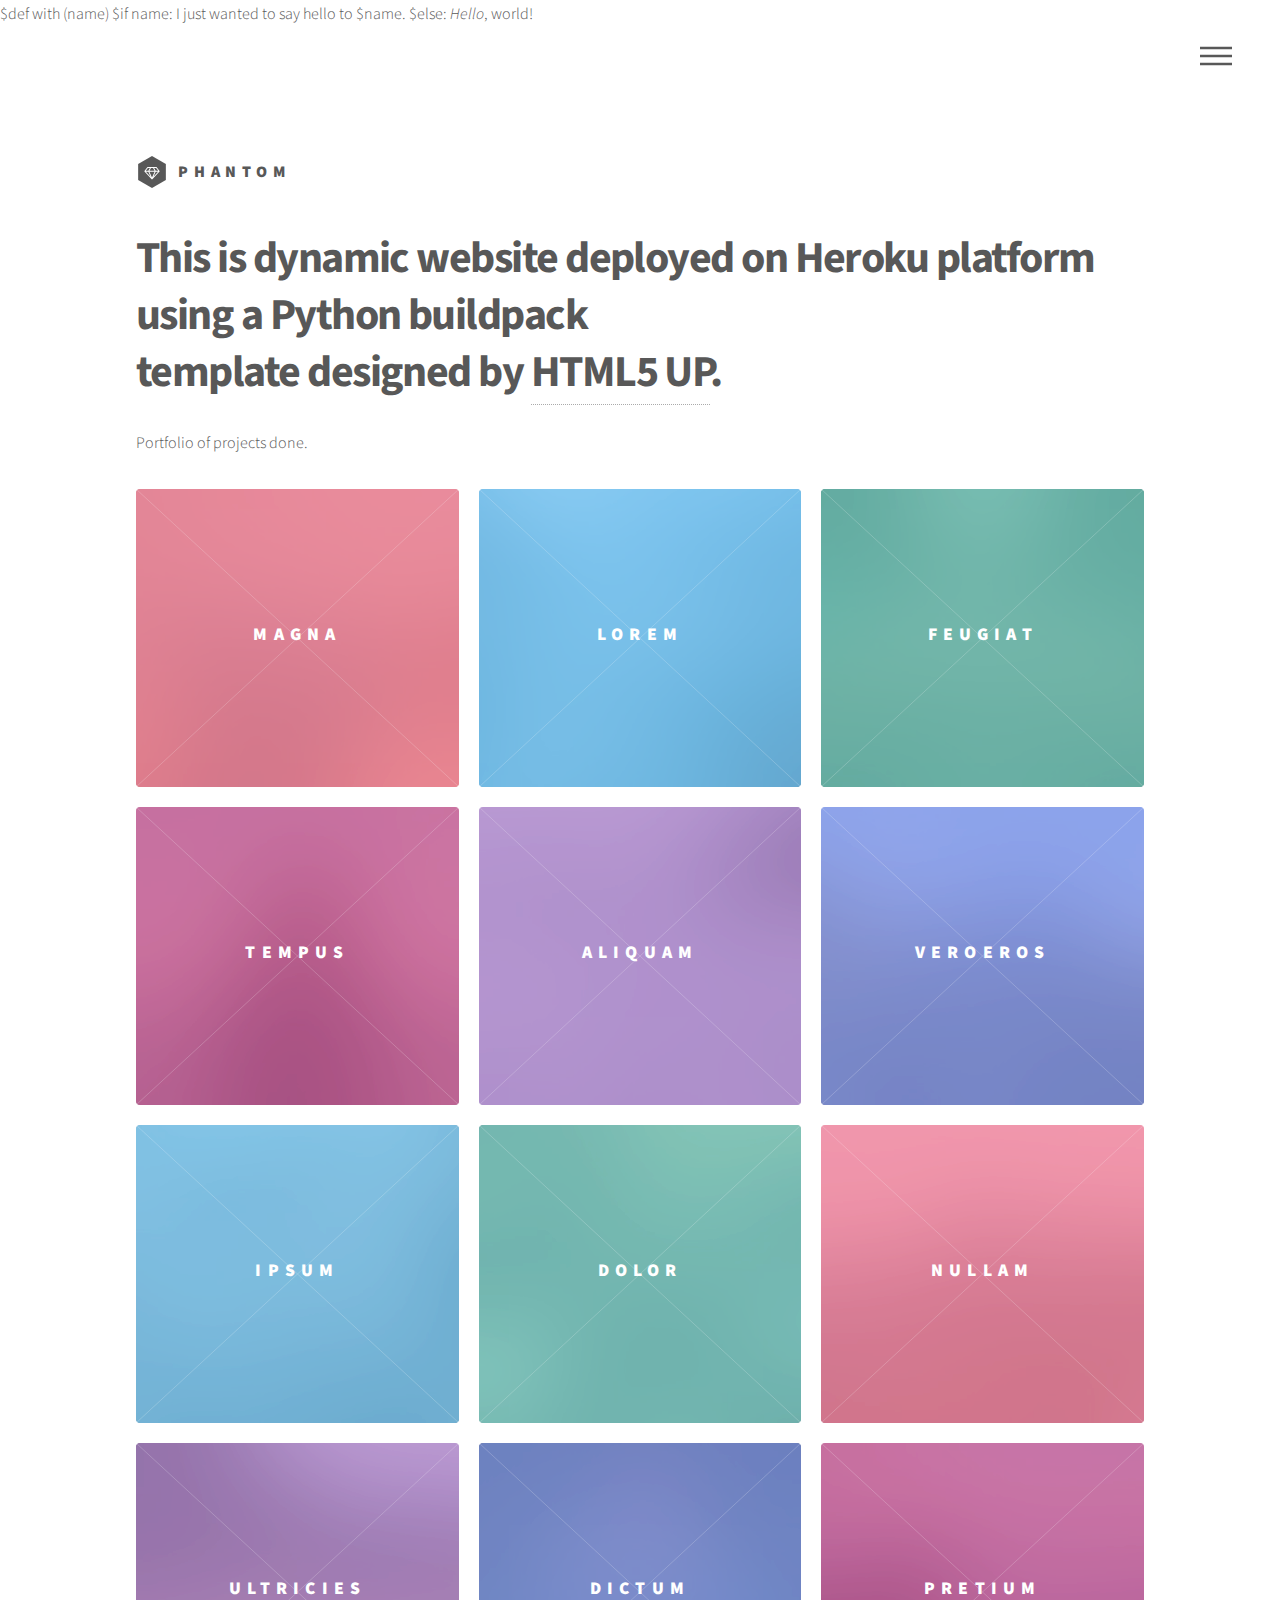
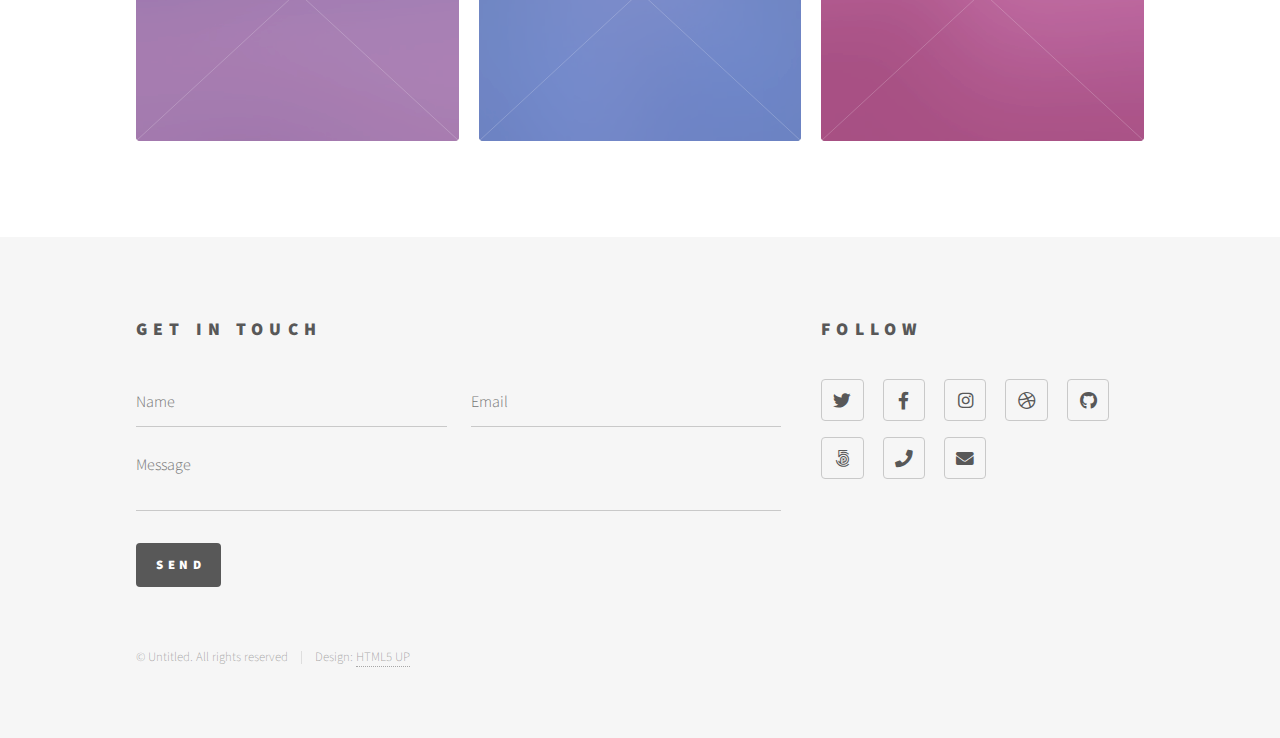
==== commit f5cc44fc: "20200305 1140" ====
--- a/templates/index.html
+++ b/templates/index.html
@@ -28,7 +28,7 @@
 						<div class="inner">
 
 							<!-- Logo -->
-								<a href="index.html" class="logo">
+								<a href="/static/index.html" class="logo">
 									<span class="symbol"><img src="/static/images/logo.svg" alt="" /></span><span class="title">Phantom</span>
 								</a>
 
@@ -46,11 +46,11 @@
 					<nav id="menu">
 						<h2>Menu</h2>
 						<ul>
-							<li><a href="index.html">Home</a></li>
-							<li><a href="generic.html">Ipsum veroeros</a></li>
-							<li><a href="generic.html">Tempus etiam</a></li>
-							<li><a href="generic.html">Consequat dolor</a></li>
-							<li><a href="elements.html">Elements</a></li>
+							<li><a href="/static/index.html">Home</a></li>
+							<li><a href="/static/generic.html">Ipsum veroeros</a></li>
+							<li><a href="/static/generic.html">Tempus etiam</a></li>
+							<li><a href="/static/generic.html">Consequat dolor</a></li>
+							<li><a href="/static/elements.html">Elements</a></li>
 						</ul>
 					</nav>
 
@@ -58,16 +58,16 @@
 					<div id="main">
 						<div class="inner">
 							<header>
-								<h1>This is Phantom, a free, fully responsive site<br />
+								<h1>This is dynamic website deployed on Heroku platform using a Python buildpack<br />
 								template designed by <a href="http://html5up.net">HTML5 UP</a>.</h1>
-								<p>Etiam quis viverra lorem, in semper lorem. Sed nisl arcu euismod sit amet nisi euismod sed cursus arcu elementum ipsum arcu vivamus quis venenatis orci lorem ipsum et magna feugiat veroeros aliquam. Lorem ipsum dolor sit amet nullam dolore.</p>
+								<p>Portfolio of projects done.</p>
 							</header>
 							<section class="tiles">
 								<article class="style1">
 									<span class="image">
 										<img src="/static/images/pic01.jpg" alt="" />
 									</span>
-									<a href="generic.html">
+									<a href="/static/generic.html.html">
 										<h2>Magna</h2>
 										<div class="content">
 											<p>Sed nisl arcu euismod sit amet nisi lorem etiam dolor veroeros et feugiat.</p>
@@ -78,7 +78,7 @@
 									<span class="image">
 										<img src="/static/images/pic02.jpg" alt="" />
 									</span>
-									<a href="generic.html">
+									<a href="/static/generic.html.html">
 										<h2>Lorem</h2>
 										<div class="content">
 											<p>Sed nisl arcu euismod sit amet nisi lorem etiam dolor veroeros et feugiat.</p>
@@ -89,7 +89,7 @@
 									<span class="image">
 										<img src="/static/images/pic03.jpg" alt="" />
 									</span>
-									<a href="generic.html">
+									<a href="/static/generic.html.html">
 										<h2>Feugiat</h2>
 										<div class="content">
 											<p>Sed nisl arcu euismod sit amet nisi lorem etiam dolor veroeros et feugiat.</p>
@@ -100,7 +100,7 @@
 									<span class="image">
 										<img src="/static/images/pic04.jpg" alt="" />
 									</span>
-									<a href="generic.html">
+									<a href="/static/generic.html.html">
 										<h2>Tempus</h2>
 										<div class="content">
 											<p>Sed nisl arcu euismod sit amet nisi lorem etiam dolor veroeros et feugiat.</p>
@@ -111,7 +111,7 @@
 									<span class="image">
 										<img src="/static/images/pic05.jpg" alt="" />
 									</span>
-									<a href="generic.html">
+									<a href="/static/generic.html.html">
 										<h2>Aliquam</h2>
 										<div class="content">
 											<p>Sed nisl arcu euismod sit amet nisi lorem etiam dolor veroeros et feugiat.</p>
@@ -122,7 +122,7 @@
 									<span class="image">
 										<img src="/static/images/pic06.jpg" alt="" />
 									</span>
-									<a href="generic.html">
+									<a href="/static/generic.html.html">
 										<h2>Veroeros</h2>
 										<div class="content">
 											<p>Sed nisl arcu euismod sit amet nisi lorem etiam dolor veroeros et feugiat.</p>
@@ -133,7 +133,7 @@
 									<span class="image">
 										<img src="/static/images/pic07.jpg" alt="" />
 									</span>
-									<a href="generic.html">
+									<a href="/static/generic.html.html">
 										<h2>Ipsum</h2>
 										<div class="content">
 											<p>Sed nisl arcu euismod sit amet nisi lorem etiam dolor veroeros et feugiat.</p>
@@ -144,7 +144,7 @@
 									<span class="image">
 										<img src="/static/images/pic08.jpg" alt="" />
 									</span>
-									<a href="generic.html">
+									<a href="/static/generic.html.html">
 										<h2>Dolor</h2>
 										<div class="content">
 											<p>Sed nisl arcu euismod sit amet nisi lorem etiam dolor veroeros et feugiat.</p>
@@ -155,7 +155,7 @@
 									<span class="image">
 										<img src="/static/images/pic09.jpg" alt="" />
 									</span>
-									<a href="generic.html">
+									<a href="/static/generic.html.html">
 										<h2>Nullam</h2>
 										<div class="content">
 											<p>Sed nisl arcu euismod sit amet nisi lorem etiam dolor veroeros et feugiat.</p>
@@ -166,7 +166,7 @@
 									<span class="image">
 										<img src="/static/images/pic10.jpg" alt="" />
 									</span>
-									<a href="generic.html">
+									<a href="/static/generic.html.html">
 										<h2>Ultricies</h2>
 										<div class="content">
 											<p>Sed nisl arcu euismod sit amet nisi lorem etiam dolor veroeros et feugiat.</p>
@@ -177,7 +177,7 @@
 									<span class="image">
 										<img src="/static/images/pic11.jpg" alt="" />
 									</span>
-									<a href="generic.html">
+									<a href="/static/generic.html.html">
 										<h2>Dictum</h2>
 										<div class="content">
 											<p>Sed nisl arcu euismod sit amet nisi lorem etiam dolor veroeros et feugiat.</p>
@@ -188,7 +188,7 @@
 									<span class="image">
 										<img src="/static/images/pic12.jpg" alt="" />
 									</span>
-									<a href="generic.html">
+									<a href="/static/generic.html.html">
 										<h2>Pretium</h2>
 										<div class="content">
 											<p>Sed nisl arcu euismod sit amet nisi lorem etiam dolor veroeros et feugiat.</p>
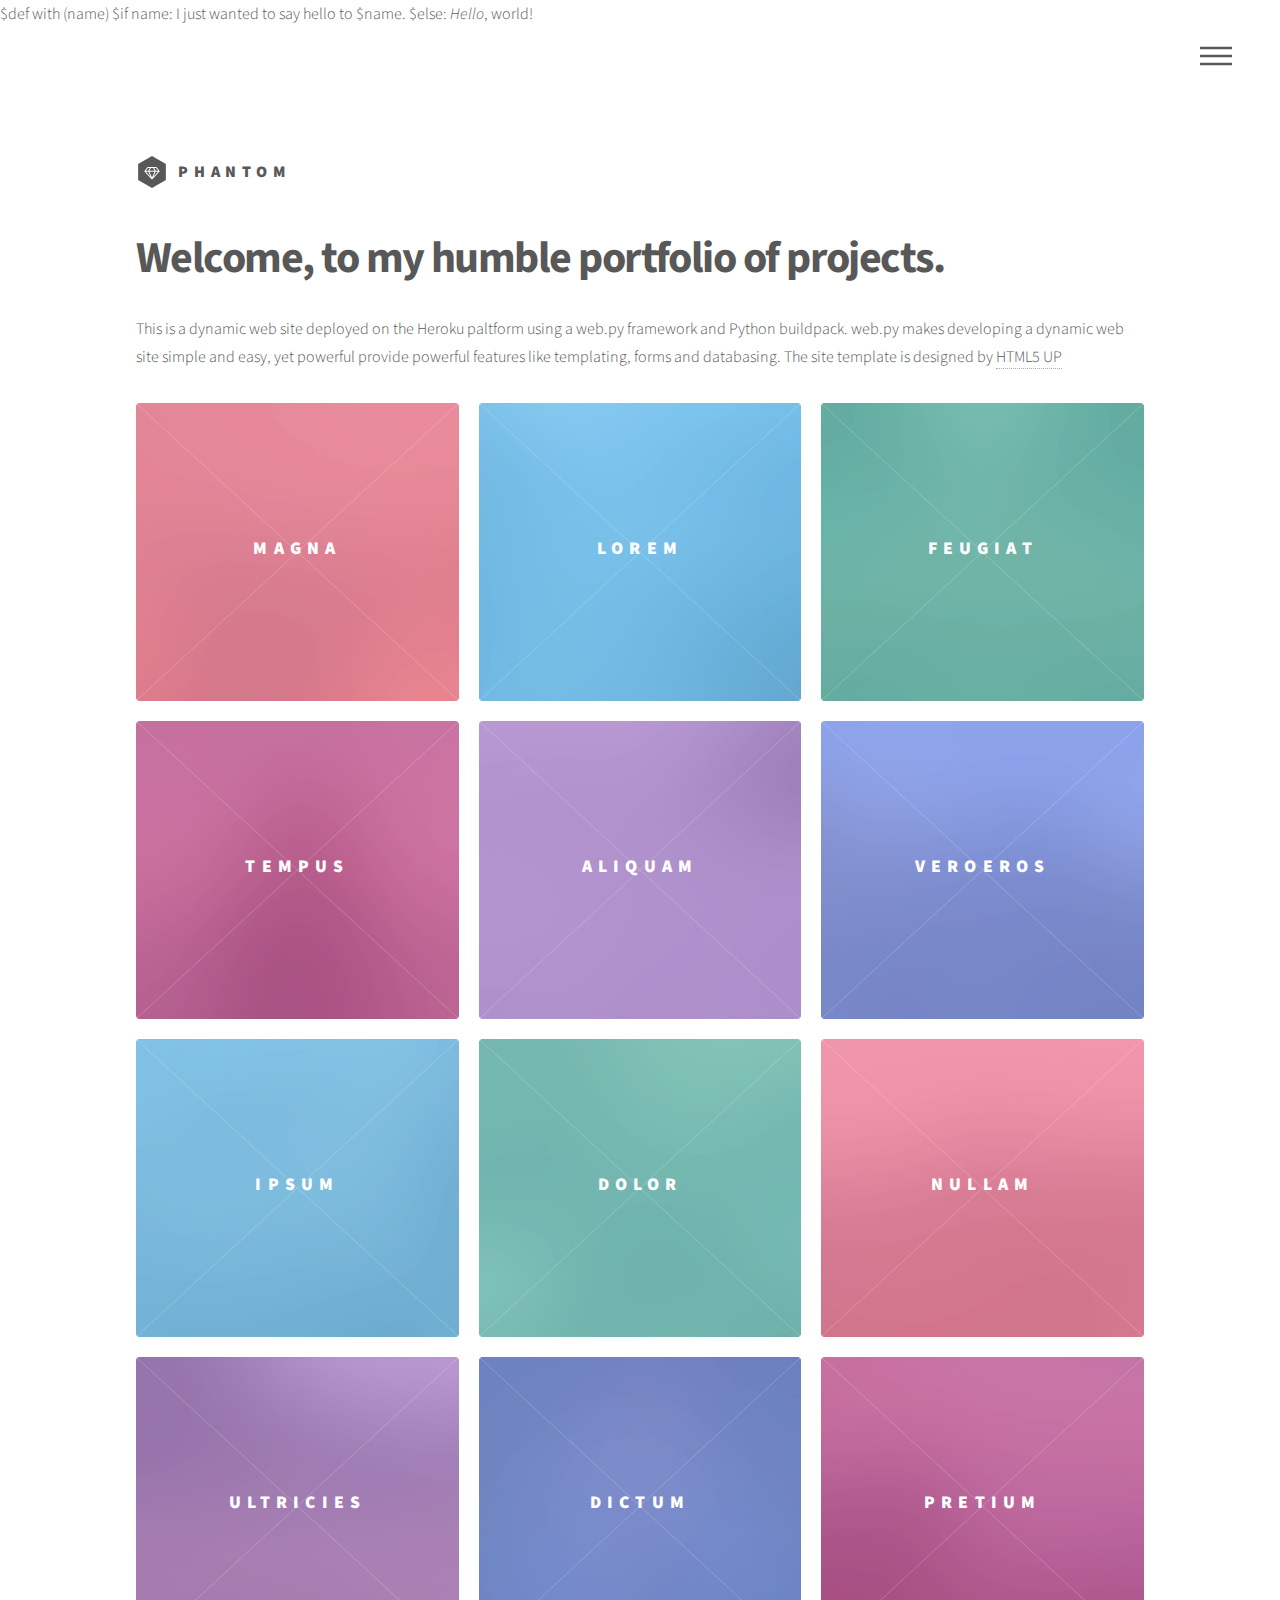
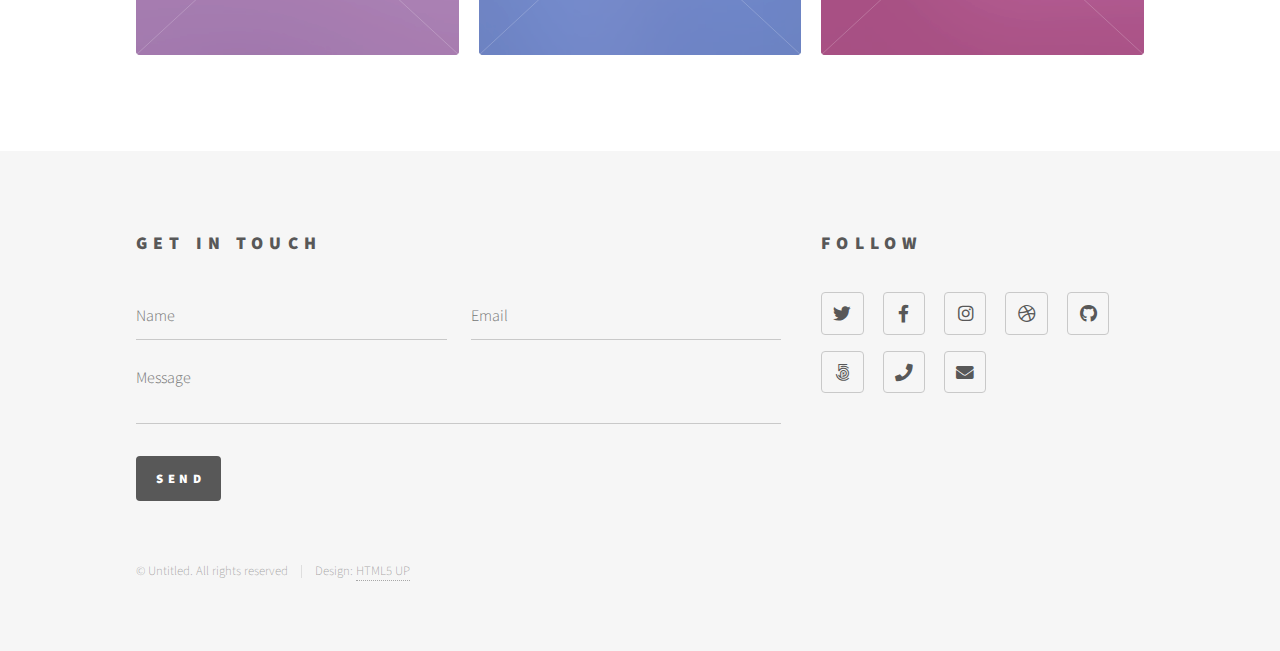
==== commit 796060dd: "20200305 1404" ====
--- a/templates/index.html
+++ b/templates/index.html
@@ -58,16 +58,21 @@
 					<div id="main">
 						<div class="inner">
 							<header>
-								<h1>This is dynamic website deployed on Heroku platform using a Python buildpack<br />
-								template designed by <a href="http://html5up.net">HTML5 UP</a>.</h1>
-								<p>Portfolio of projects done.</p>
+								<h1>Welcome, to my humble portfolio of projects.<br /></h1>
+								<p>
+									This is a dynamic web site deployed on the Heroku paltform using a web.py framework and Python buildpack.
+									web.py makes developing a dynamic web site simple and easy, yet powerful provide powerful features like
+									templating, forms and databasing.
+
+									The site template is designed by <a href="http://html5up.net">HTML5 UP</a>
+								</p>
 							</header>
 							<section class="tiles">
 								<article class="style1">
 									<span class="image">
 										<img src="/static/images/pic01.jpg" alt="" />
 									</span>
-									<a href="/static/generic.html.html">
+									<a href="/static/generic.html">
 										<h2>Magna</h2>
 										<div class="content">
 											<p>Sed nisl arcu euismod sit amet nisi lorem etiam dolor veroeros et feugiat.</p>
@@ -78,7 +83,7 @@
 									<span class="image">
 										<img src="/static/images/pic02.jpg" alt="" />
 									</span>
-									<a href="/static/generic.html.html">
+									<a href="/static/generic.html">
 										<h2>Lorem</h2>
 										<div class="content">
 											<p>Sed nisl arcu euismod sit amet nisi lorem etiam dolor veroeros et feugiat.</p>
@@ -89,7 +94,7 @@
 									<span class="image">
 										<img src="/static/images/pic03.jpg" alt="" />
 									</span>
-									<a href="/static/generic.html.html">
+									<a href="/static/generic.html">
 										<h2>Feugiat</h2>
 										<div class="content">
 											<p>Sed nisl arcu euismod sit amet nisi lorem etiam dolor veroeros et feugiat.</p>
@@ -100,7 +105,7 @@
 									<span class="image">
 										<img src="/static/images/pic04.jpg" alt="" />
 									</span>
-									<a href="/static/generic.html.html">
+									<a href="/static/generic.html">
 										<h2>Tempus</h2>
 										<div class="content">
 											<p>Sed nisl arcu euismod sit amet nisi lorem etiam dolor veroeros et feugiat.</p>
@@ -111,7 +116,7 @@
 									<span class="image">
 										<img src="/static/images/pic05.jpg" alt="" />
 									</span>
-									<a href="/static/generic.html.html">
+									<a href="/static/generic.html">
 										<h2>Aliquam</h2>
 										<div class="content">
 											<p>Sed nisl arcu euismod sit amet nisi lorem etiam dolor veroeros et feugiat.</p>
@@ -122,7 +127,7 @@
 									<span class="image">
 										<img src="/static/images/pic06.jpg" alt="" />
 									</span>
-									<a href="/static/generic.html.html">
+									<a href="/static/generic.html">
 										<h2>Veroeros</h2>
 										<div class="content">
 											<p>Sed nisl arcu euismod sit amet nisi lorem etiam dolor veroeros et feugiat.</p>
@@ -133,7 +138,7 @@
 									<span class="image">
 										<img src="/static/images/pic07.jpg" alt="" />
 									</span>
-									<a href="/static/generic.html.html">
+									<a href="/static/generic.html">
 										<h2>Ipsum</h2>
 										<div class="content">
 											<p>Sed nisl arcu euismod sit amet nisi lorem etiam dolor veroeros et feugiat.</p>
@@ -144,7 +149,7 @@
 									<span class="image">
 										<img src="/static/images/pic08.jpg" alt="" />
 									</span>
-									<a href="/static/generic.html.html">
+									<a href="/static/generic.html">
 										<h2>Dolor</h2>
 										<div class="content">
 											<p>Sed nisl arcu euismod sit amet nisi lorem etiam dolor veroeros et feugiat.</p>
@@ -155,7 +160,7 @@
 									<span class="image">
 										<img src="/static/images/pic09.jpg" alt="" />
 									</span>
-									<a href="/static/generic.html.html">
+									<a href="/static/generic.html">
 										<h2>Nullam</h2>
 										<div class="content">
 											<p>Sed nisl arcu euismod sit amet nisi lorem etiam dolor veroeros et feugiat.</p>
@@ -166,7 +171,7 @@
 									<span class="image">
 										<img src="/static/images/pic10.jpg" alt="" />
 									</span>
-									<a href="/static/generic.html.html">
+									<a href="/static/generic.html">
 										<h2>Ultricies</h2>
 										<div class="content">
 											<p>Sed nisl arcu euismod sit amet nisi lorem etiam dolor veroeros et feugiat.</p>
@@ -177,7 +182,7 @@
 									<span class="image">
 										<img src="/static/images/pic11.jpg" alt="" />
 									</span>
-									<a href="/static/generic.html.html">
+									<a href="/static/generic.html">
 										<h2>Dictum</h2>
 										<div class="content">
 											<p>Sed nisl arcu euismod sit amet nisi lorem etiam dolor veroeros et feugiat.</p>
@@ -188,7 +193,7 @@
 									<span class="image">
 										<img src="/static/images/pic12.jpg" alt="" />
 									</span>
-									<a href="/static/generic.html.html">
+									<a href="/static/generic.html">
 										<h2>Pretium</h2>
 										<div class="content">
 											<p>Sed nisl arcu euismod sit amet nisi lorem etiam dolor veroeros et feugiat.</p>
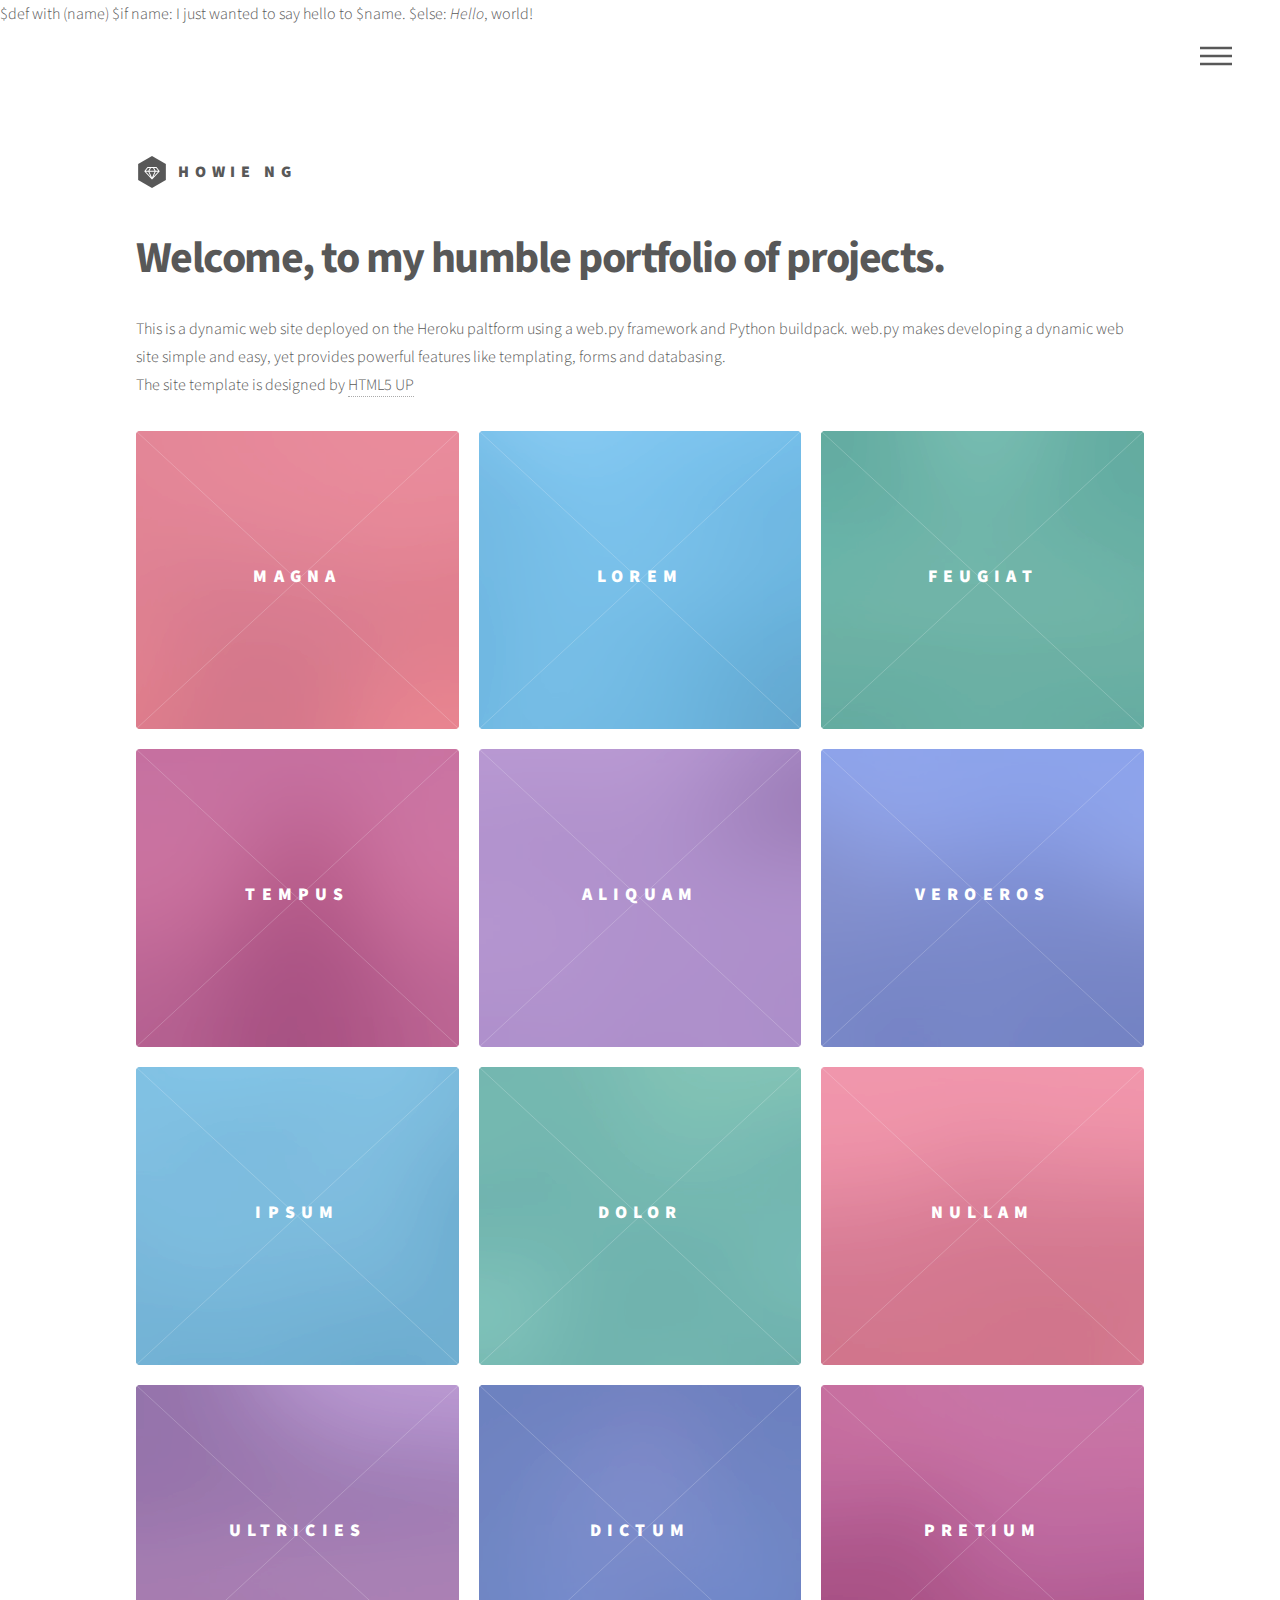
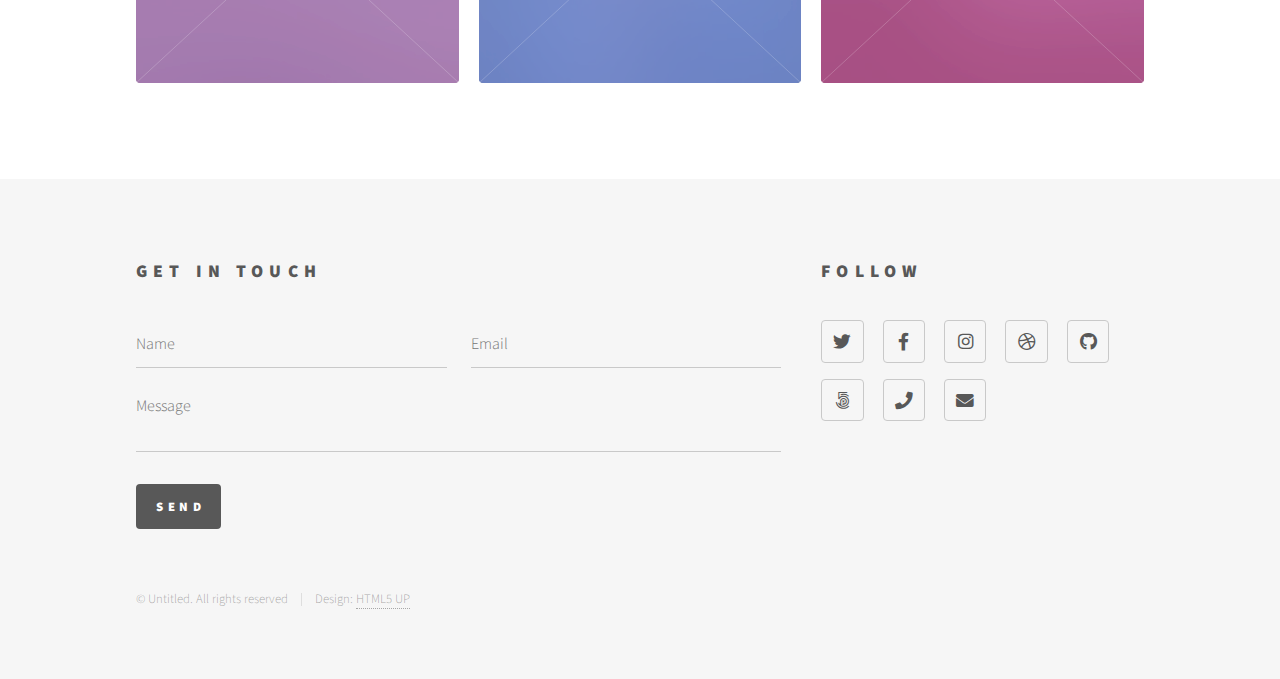
==== commit cc3c3f73: "20200305 1404" ====
--- a/templates/index.html
+++ b/templates/index.html
@@ -29,7 +29,7 @@
 
 							<!-- Logo -->
 								<a href="/static/index.html" class="logo">
-									<span class="symbol"><img src="/static/images/logo.svg" alt="" /></span><span class="title">Phantom</span>
+									<span class="symbol"><img src="/static/images/logo.svg" alt="" /></span><span class="title">Howie Ng</span>
 								</a>
 
 							<!-- Nav -->
@@ -61,9 +61,8 @@
 								<h1>Welcome, to my humble portfolio of projects.<br /></h1>
 								<p>
 									This is a dynamic web site deployed on the Heroku paltform using a web.py framework and Python buildpack.
-									web.py makes developing a dynamic web site simple and easy, yet powerful provide powerful features like
-									templating, forms and databasing.
-
+									web.py makes developing a dynamic web site simple and easy, yet provides powerful features like
+									templating, forms and databasing.<br/>
 									The site template is designed by <a href="http://html5up.net">HTML5 UP</a>
 								</p>
 							</header>
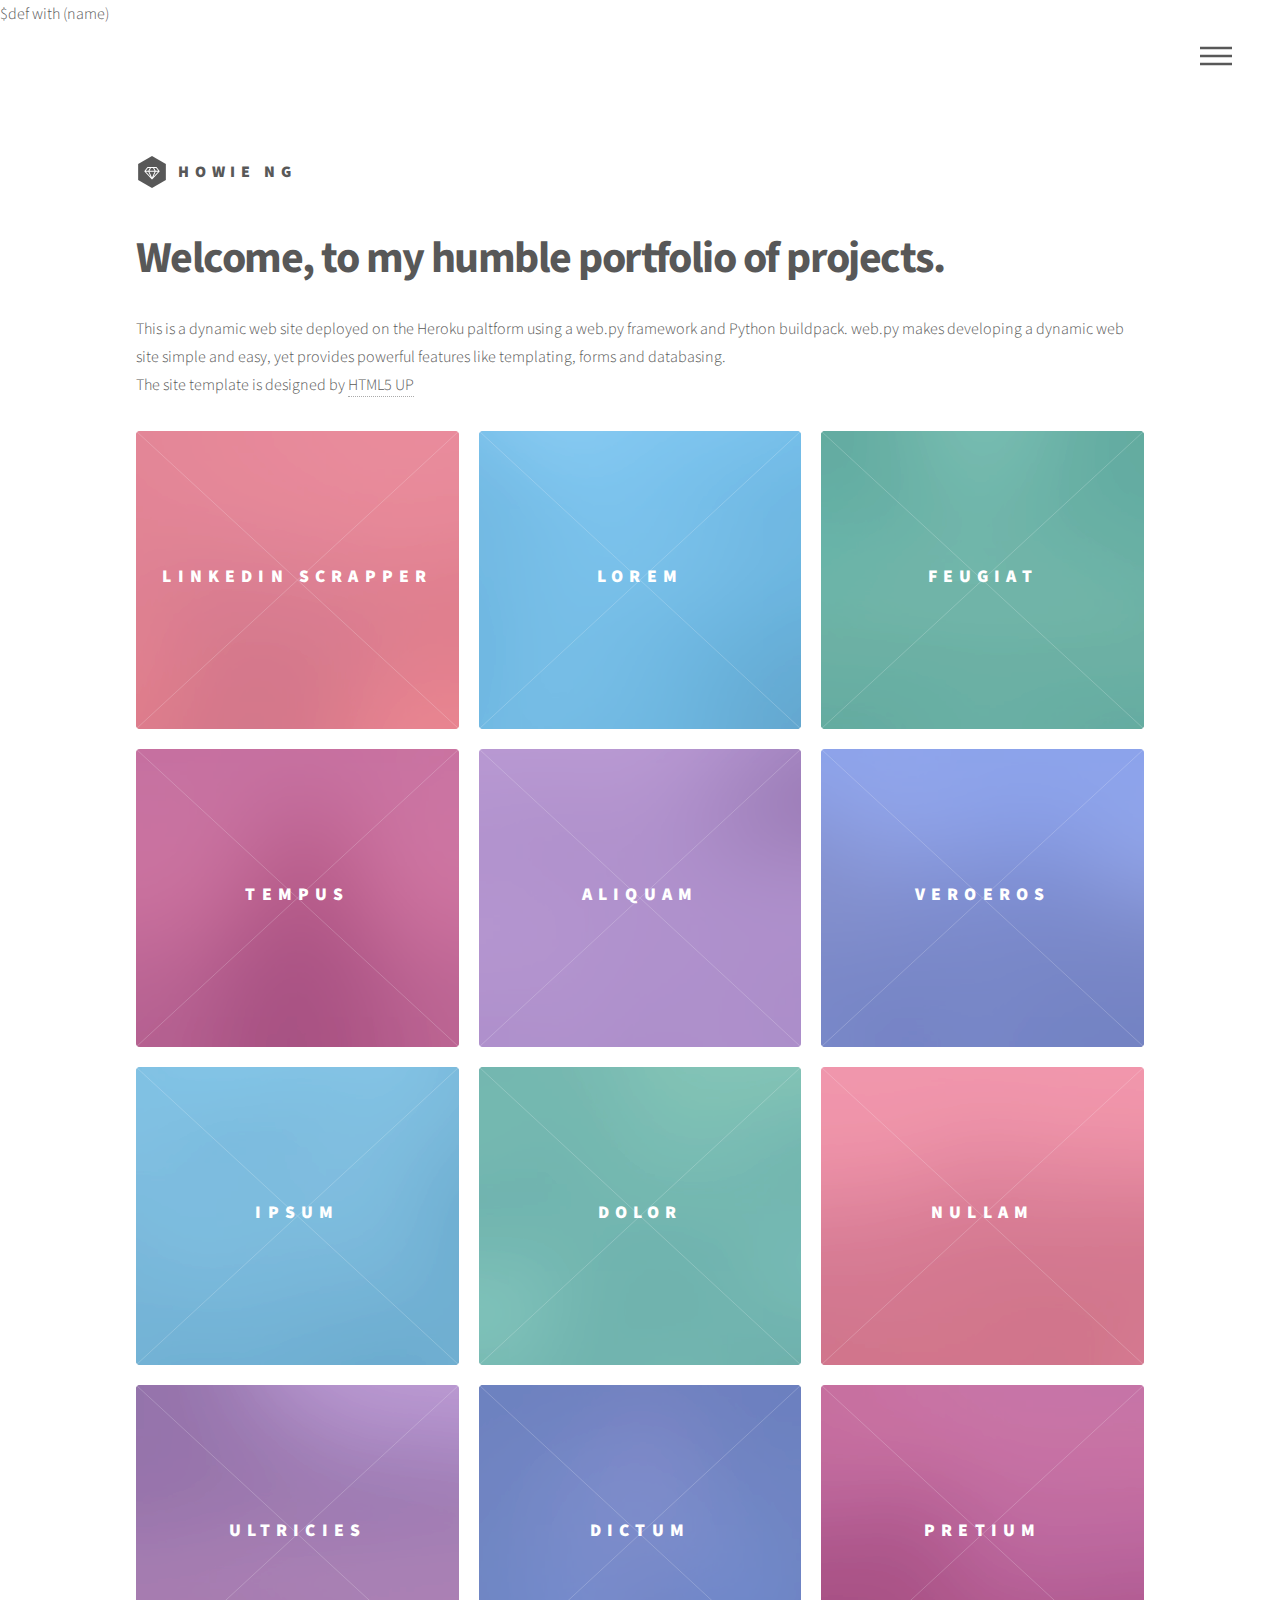
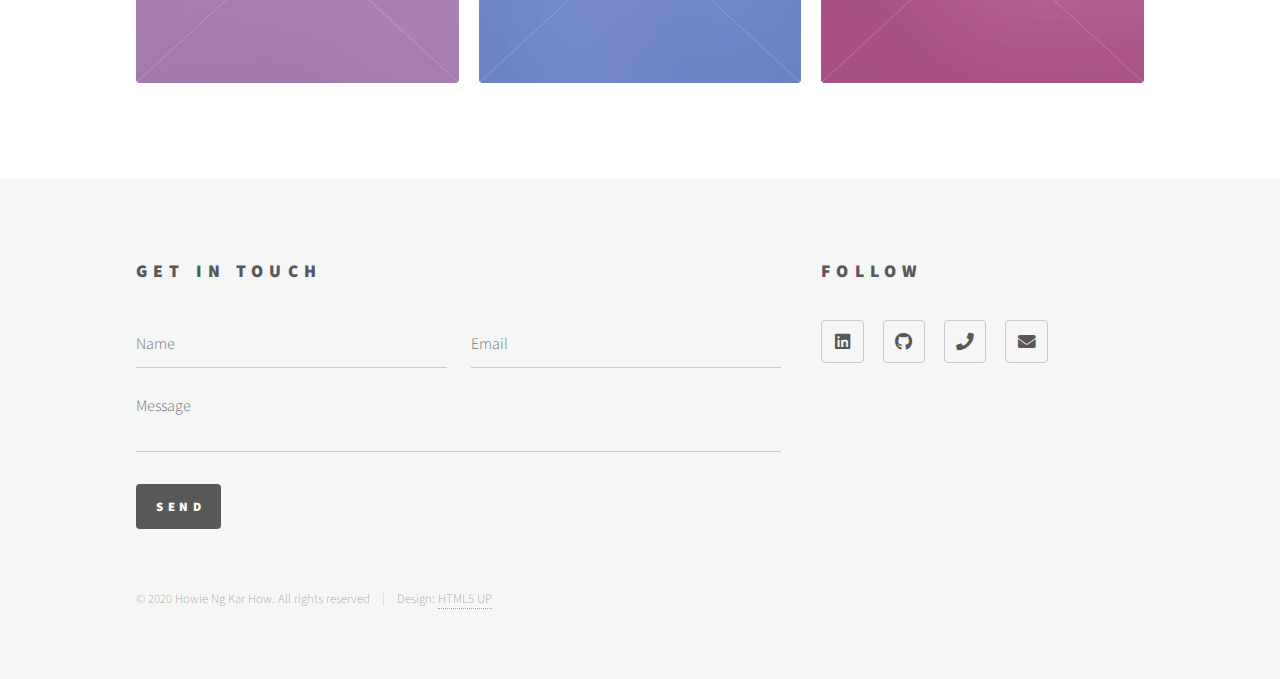
==== commit 52b907a8: "20200305 1017" ====
--- a/templates/index.html
+++ b/templates/index.html
@@ -1,9 +1,5 @@
 $def with (name)
 
-$if name:
-    I just wanted to say hello to $name.
-$else:
-    <em>Hello</em>, world!
 
 <!DOCTYPE HTML>
 <!--
@@ -71,10 +67,10 @@
 									<span class="image">
 										<img src="/static/images/pic01.jpg" alt="" />
 									</span>
-									<a href="/static/generic.html">
-										<h2>Magna</h2>
-										<div class="content">
-											<p>Sed nisl arcu euismod sit amet nisi lorem etiam dolor veroeros et feugiat.</p>
+									<a href="/static/linkedin_scrapper.html">
+										<h2>LinkedIn Scrapper</h2>
+										<div class="content">
+											<p>Scrape profile or job information from LinkedIn. Customize your search targets using Google Query Language.</p>
 										</div>
 									</a>
 								</article>
@@ -228,18 +224,14 @@
 							<section>
 								<h2>Follow</h2>
 								<ul class="icons">
-									<li><a href="#" class="icon brands style2 fa-twitter"><span class="label">Twitter</span></a></li>
-									<li><a href="#" class="icon brands style2 fa-facebook-f"><span class="label">Facebook</span></a></li>
-									<li><a href="#" class="icon brands style2 fa-instagram"><span class="label">Instagram</span></a></li>
-									<li><a href="#" class="icon brands style2 fa-dribbble"><span class="label">Dribbble</span></a></li>
-									<li><a href="#" class="icon brands style2 fa-github"><span class="label">GitHub</span></a></li>
-									<li><a href="#" class="icon brands style2 fa-500px"><span class="label">500px</span></a></li>
-									<li><a href="#" class="icon solid style2 fa-phone"><span class="label">Phone</span></a></li>
-									<li><a href="#" class="icon solid style2 fa-envelope"><span class="label">Email</span></a></li>
+									<li><a href="https://www.linkedin.com/in/howiengkarhow/" class="icon brands style2 fa-linkedin"><span class="label">LinkedIn</span></a></li>
+									<li><a href="https://github.com/hakngrow/" class="icon brands style2 fa-github"><span class="label">GitHub</span></a></li>
+									<li><a href="tel:+65-93682388" class="icon solid style2 fa-phone"><span class="label">Phone</span></a></li>
+									<li><a href="mailto:hakngrow@gmail.com" class="icon solid style2 fa-envelope"><span class="label">Email</span></a></li>
 								</ul>
 							</section>
 							<ul class="copyright">
-								<li>&copy; Untitled. All rights reserved</li><li>Design: <a href="http://html5up.net">HTML5 UP</a></li>
+								<li>&copy; 2020 Howie Ng Kar How. All rights reserved</li><li>Design: <a href="http://html5up.net">HTML5 UP</a></li>
 							</ul>
 						</div>
 					</footer>
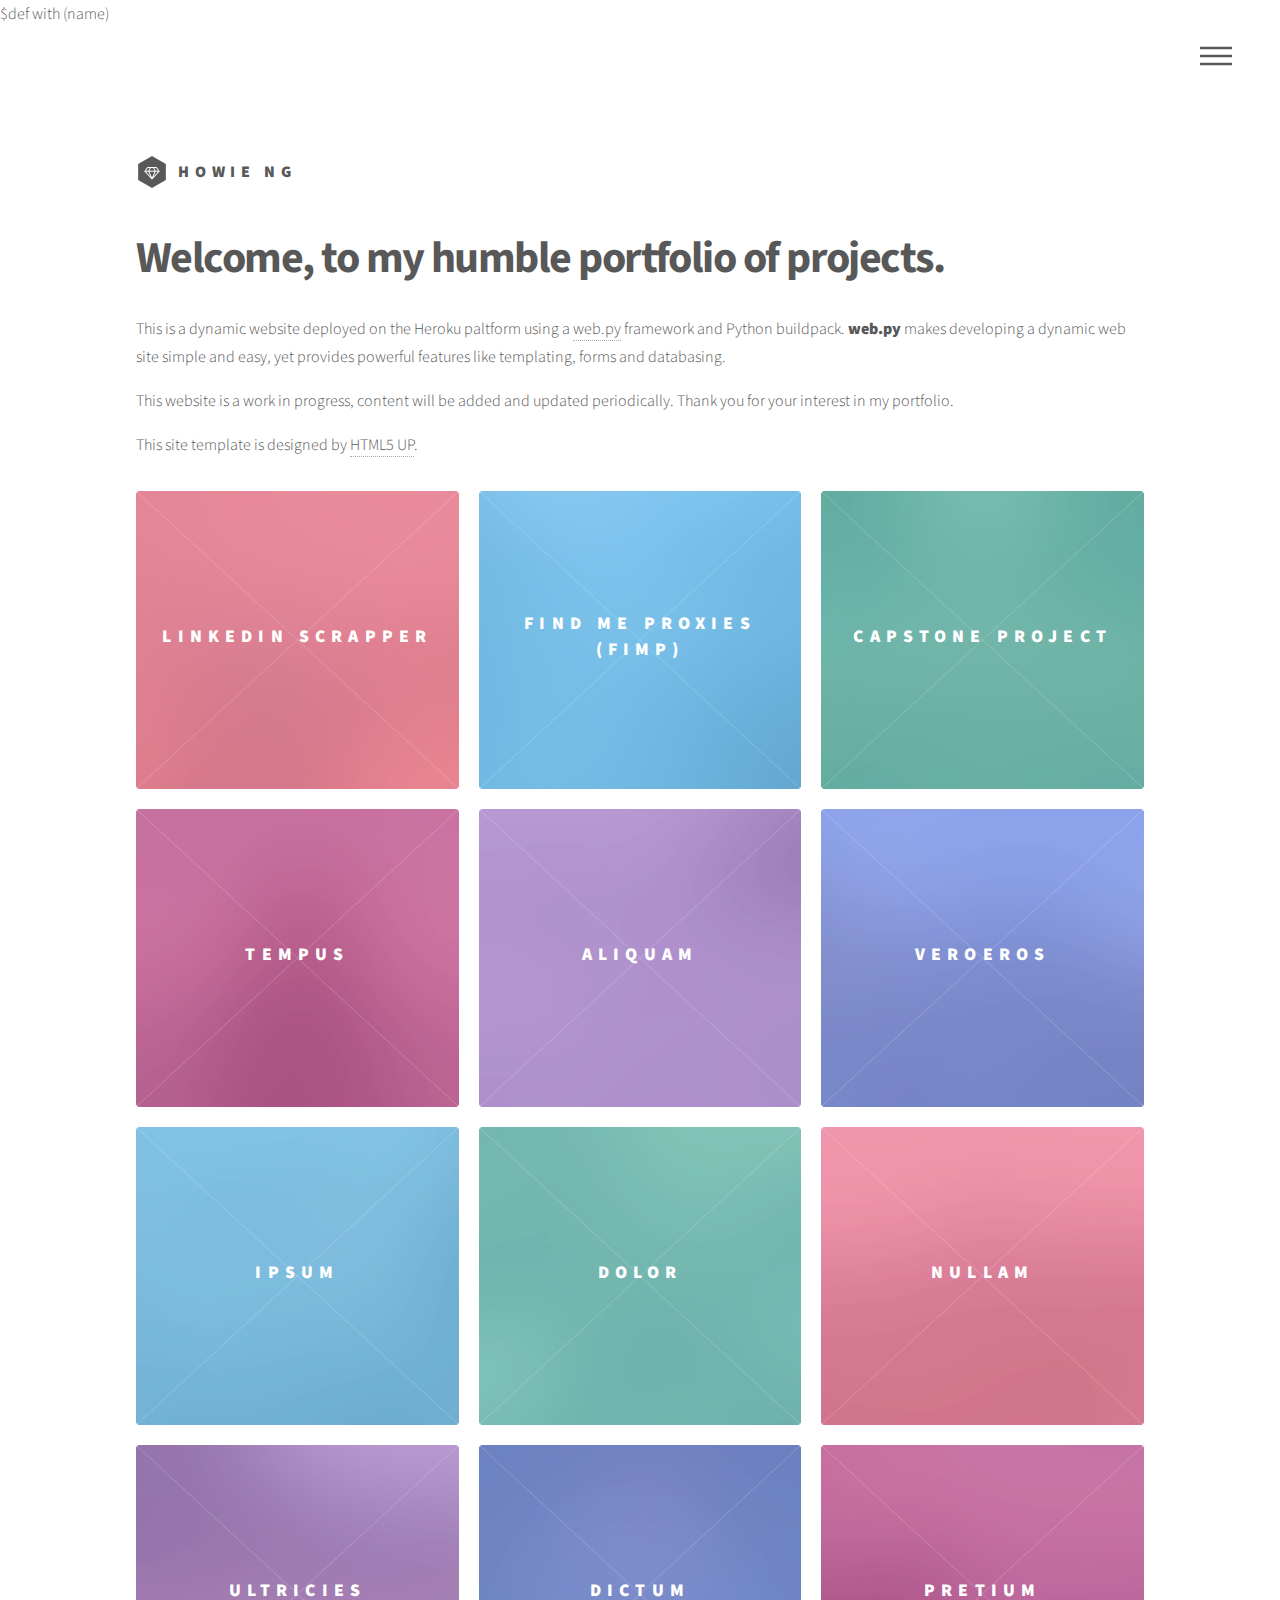
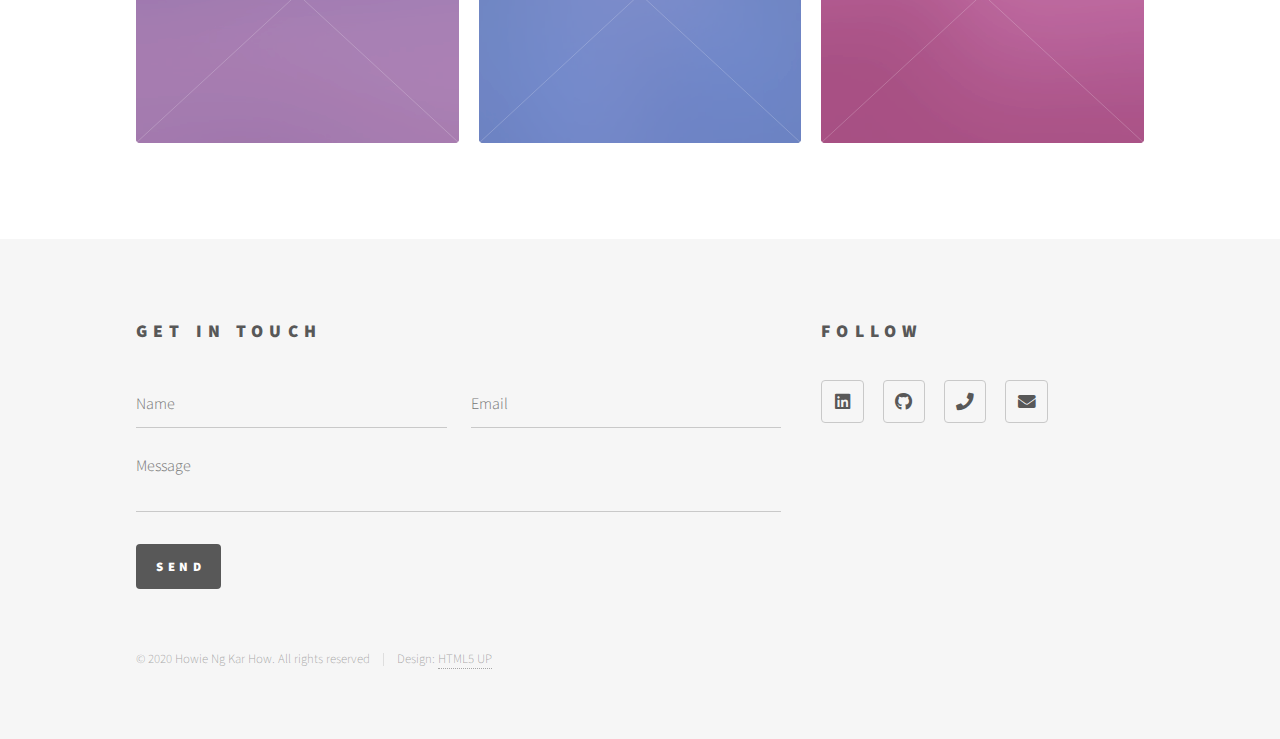
==== commit 9934d7e2: "20200329 1514" ====
--- a/templates/index.html
+++ b/templates/index.html
@@ -9,7 +9,7 @@
 -->
 <html>
 	<head>
-		<title>Phantom by HTML5 UP</title>
+		<title>Howie Ng - Home</title>
 		<meta charset="utf-8" />
 		<meta name="viewport" content="width=device-width, initial-scale=1, user-scalable=no" />
 		<link rel="stylesheet" href="/static/assets/css/main.css" />
@@ -42,7 +42,7 @@
 					<nav id="menu">
 						<h2>Menu</h2>
 						<ul>
-							<li><a href="/static/index.html">Home</a></li>
+							<li><a href="/">Home</a></li>
 							<li><a href="/static/generic.html">Ipsum veroeros</a></li>
 							<li><a href="/static/generic.html">Tempus etiam</a></li>
 							<li><a href="/static/generic.html">Consequat dolor</a></li>
@@ -56,10 +56,17 @@
 							<header>
 								<h1>Welcome, to my humble portfolio of projects.<br /></h1>
 								<p>
-									This is a dynamic web site deployed on the Heroku paltform using a web.py framework and Python buildpack.
-									web.py makes developing a dynamic web site simple and easy, yet provides powerful features like
-									templating, forms and databasing.<br/>
-									The site template is designed by <a href="http://html5up.net">HTML5 UP</a>
+									This is a dynamic website deployed on the Heroku paltform using a
+									<a href="https://webpy.org/">web.py</a> framework and Python buildpack.
+									<b>web.py</b> makes developing a dynamic web site simple and easy, yet provides
+									powerful features like templating, forms and databasing.
+								</p>
+								<p>
+									This website is a work in progress, content will be added and updated periodically.
+									Thank you for your interest in my portfolio.
+								</p>
+								<p>
+									This site template is designed by <a href="http://html5up.net">HTML5 UP</a>.
 								</p>
 							</header>
 							<section class="tiles">
@@ -78,10 +85,12 @@
 									<span class="image">
 										<img src="/static/images/pic02.jpg" alt="" />
 									</span>
-									<a href="/static/generic.html">
-										<h2>Lorem</h2>
-										<div class="content">
-											<p>Sed nisl arcu euismod sit amet nisi lorem etiam dolor veroeros et feugiat.</p>
+									<a href="/static/find_me_proxies.html">
+										<h2>FInd Me Proxies (FIMP)</h2>
+										<div class="content">
+											<p>
+												Find open and FREE proxy servers from https://free-proxy-list.net/
+											</p>
 										</div>
 									</a>
 								</article>
@@ -90,9 +99,9 @@
 										<img src="/static/images/pic03.jpg" alt="" />
 									</span>
 									<a href="/static/generic.html">
-										<h2>Feugiat</h2>
-										<div class="content">
-											<p>Sed nisl arcu euismod sit amet nisi lorem etiam dolor veroeros et feugiat.</p>
+										<h2>Capstone Project</h2>
+										<div class="content">
+											<p>Predict stock prices using machine and deep learning techniques.</p>
 										</div>
 									</a>
 								</article>
--- a/static/assets/css/main.css
+++ b/static/assets/css/main.css
@@ -3326,4 +3326,10 @@
 				padding: 0 1.25em;
 			}
 
-		}+		}
+
+/* Code Block */
+
+#code {
+    font: courier;
+}